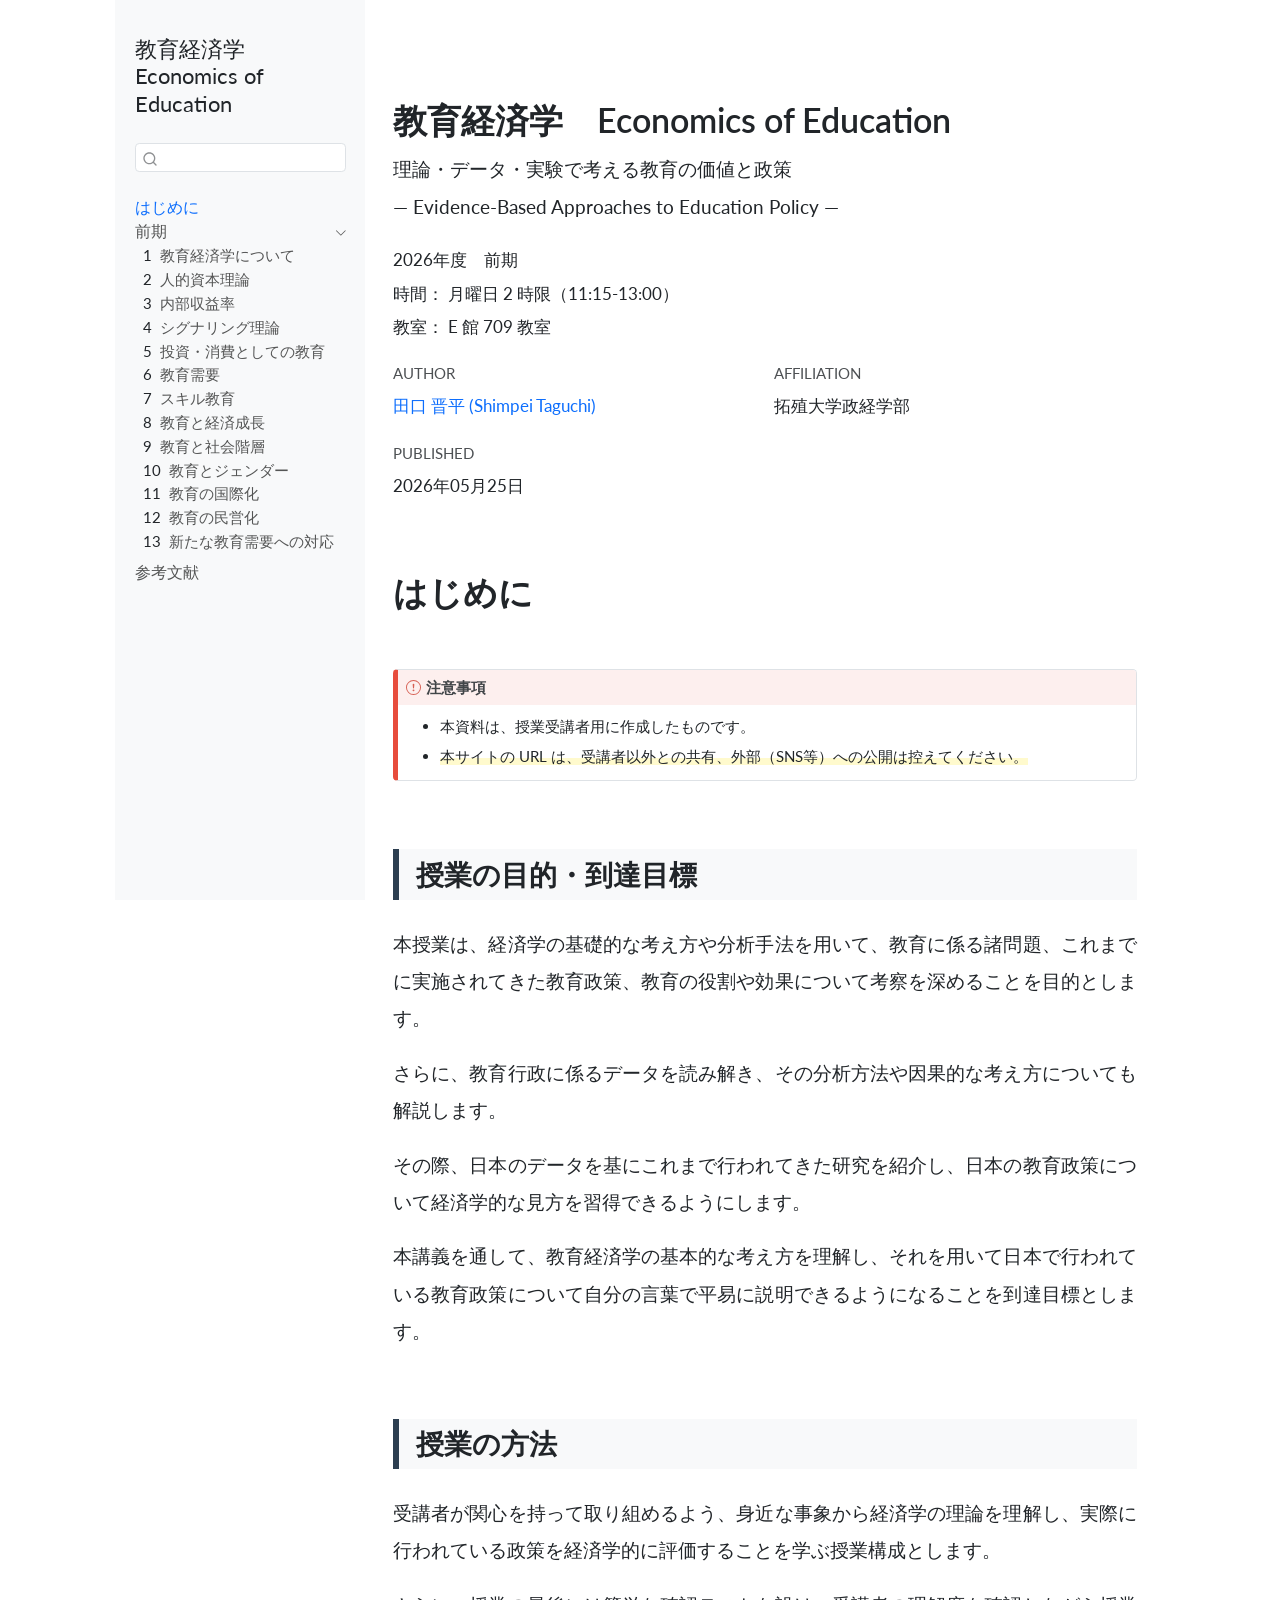
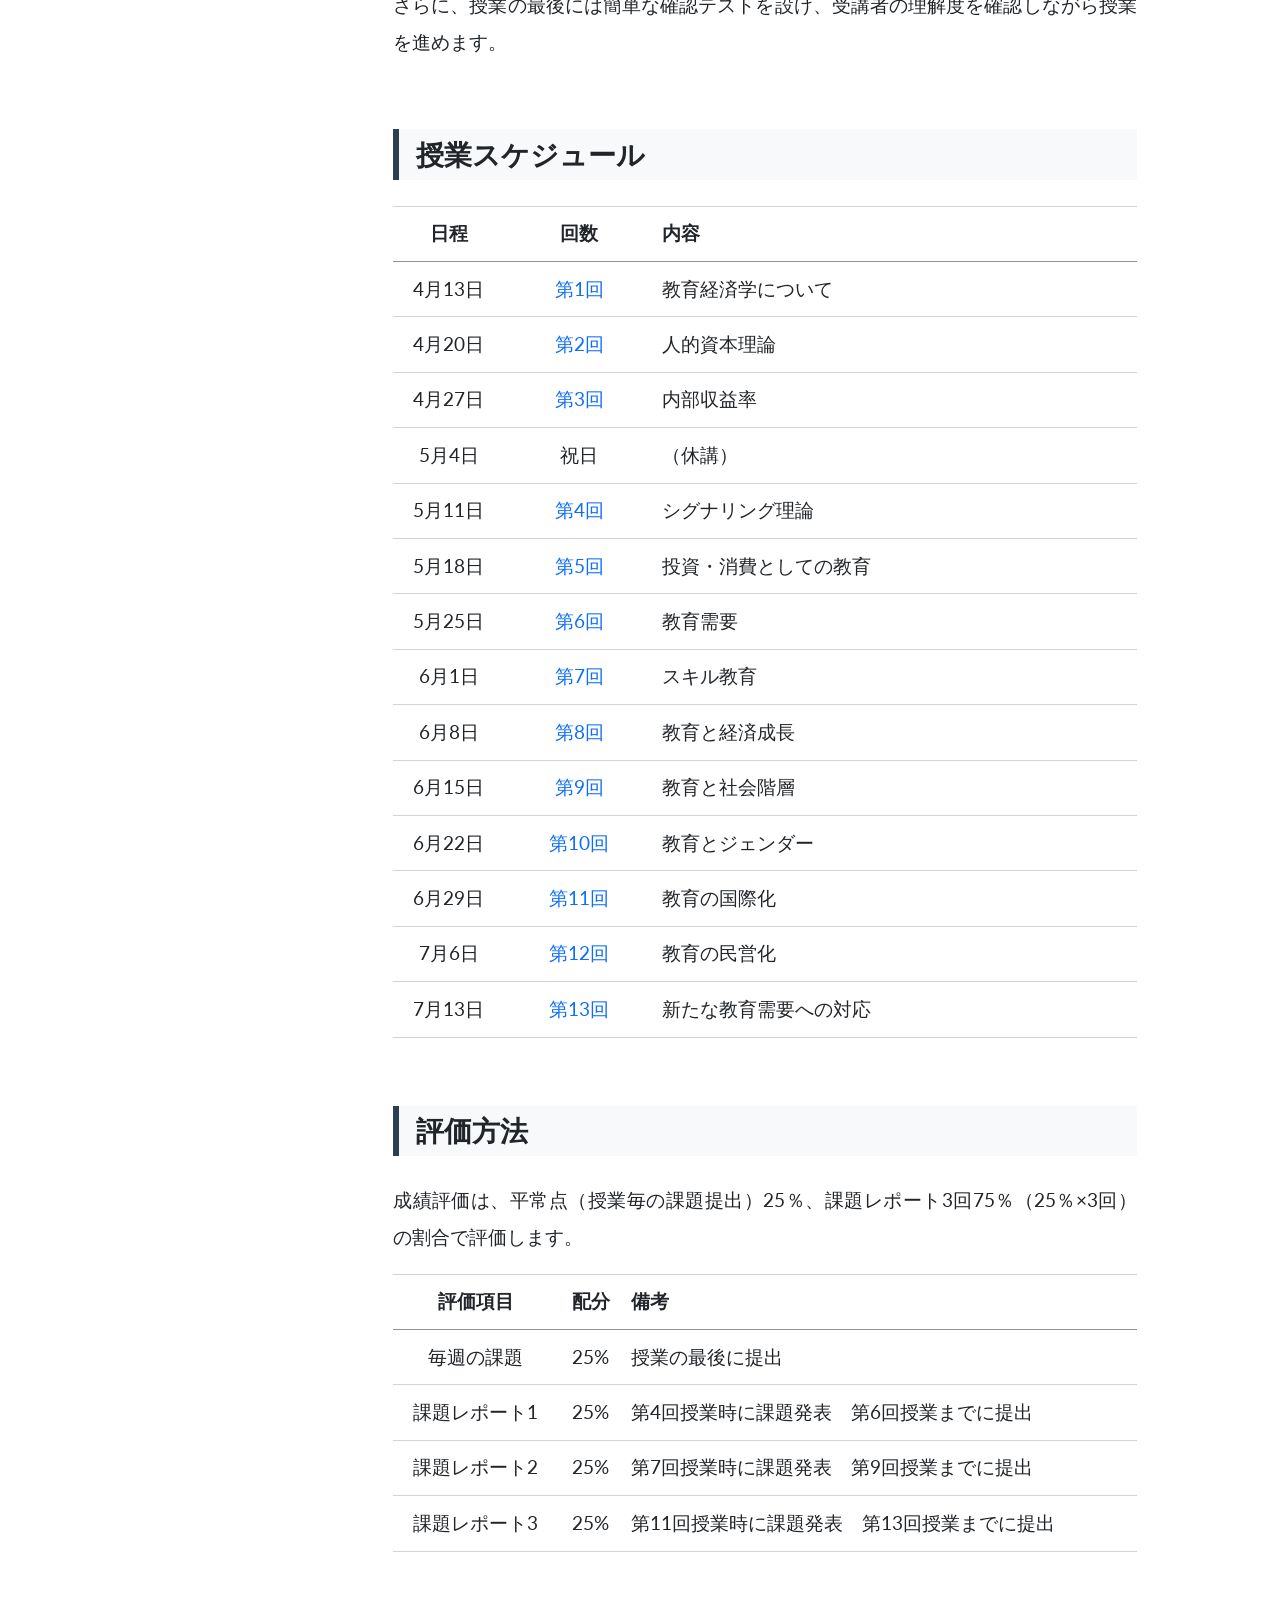
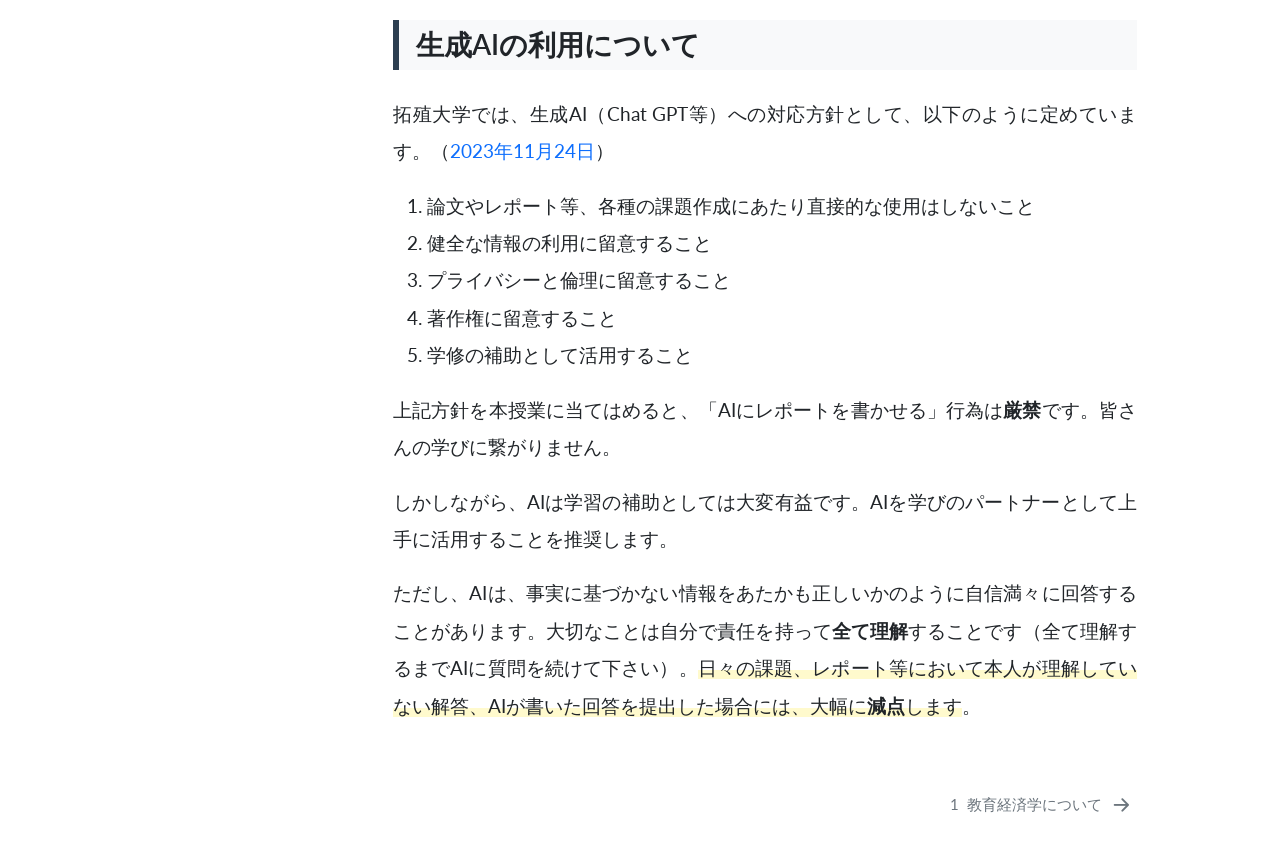
==== index.html @ 12412b81 "Built site for gh-pages" ====
<!DOCTYPE html>
<html xmlns="http://www.w3.org/1999/xhtml" lang="en" xml:lang="en"><head>

<meta charset="utf-8">
<meta name="generator" content="quarto-1.8.27">

<meta name="viewport" content="width=device-width, initial-scale=1.0, user-scalable=yes">

<meta name="author" content="田口 晋平 (Shimpei Taguchi)">
<meta name="description" content="2026年度　前期 時間： 月曜日 2 時限（11:15-13:00） 教室： E 館 709 教室">

<title>教育経済学 Economics of Education</title>
<style>
code{white-space: pre-wrap;}
span.smallcaps{font-variant: small-caps;}
div.columns{display: flex; gap: min(4vw, 1.5em);}
div.column{flex: auto; overflow-x: auto;}
div.hanging-indent{margin-left: 1.5em; text-indent: -1.5em;}
ul.task-list{list-style: none;}
ul.task-list li input[type="checkbox"] {
  width: 0.8em;
  margin: 0 0.8em 0.2em -1em; /* quarto-specific, see https://github.com/quarto-dev/quarto-cli/issues/4556 */ 
  vertical-align: middle;
}
</style>


<script src="site_libs/quarto-nav/quarto-nav.js"></script>
<script src="site_libs/quarto-nav/headroom.min.js"></script>
<script src="site_libs/clipboard/clipboard.min.js"></script>
<script src="site_libs/quarto-search/autocomplete.umd.js"></script>
<script src="site_libs/quarto-search/fuse.min.js"></script>
<script src="site_libs/quarto-search/quarto-search.js"></script>
<meta name="quarto:offset" content="./">
<link href="./lecA01.html" rel="next">
<script src="site_libs/quarto-html/quarto.js" type="module"></script>
<script src="site_libs/quarto-html/tabsets/tabsets.js" type="module"></script>
<script src="site_libs/quarto-html/axe/axe-check.js" type="module"></script>
<script src="site_libs/quarto-html/popper.min.js"></script>
<script src="site_libs/quarto-html/tippy.umd.min.js"></script>
<script src="site_libs/quarto-html/anchor.min.js"></script>
<link href="site_libs/quarto-html/tippy.css" rel="stylesheet">
<link href="site_libs/quarto-html/quarto-syntax-highlighting-ed96de9b727972fe78a7b5d16c58bf87.css" rel="stylesheet" id="quarto-text-highlighting-styles">
<script src="site_libs/bootstrap/bootstrap.min.js"></script>
<link href="site_libs/bootstrap/bootstrap-icons.css" rel="stylesheet">
<link href="site_libs/bootstrap/bootstrap-131dd260d91686f5d9bec518fb44dbef.min.css" rel="stylesheet" append-hash="true" id="quarto-bootstrap" data-mode="light">
<script id="quarto-search-options" type="application/json">{
  "location": "sidebar",
  "copy-button": false,
  "collapse-after": 3,
  "panel-placement": "start",
  "type": "textbox",
  "limit": 50,
  "keyboard-shortcut": [
    "f",
    "/",
    "s"
  ],
  "show-item-context": false,
  "language": {
    "search-no-results-text": "No results",
    "search-matching-documents-text": "matching documents",
    "search-copy-link-title": "Copy link to search",
    "search-hide-matches-text": "Hide additional matches",
    "search-more-match-text": "more match in this document",
    "search-more-matches-text": "more matches in this document",
    "search-clear-button-title": "Clear",
    "search-text-placeholder": "",
    "search-detached-cancel-button-title": "Cancel",
    "search-submit-button-title": "Submit",
    "search-label": "Search"
  }
}</script>
<meta name="robots" content="noindex, nofollow">


</head>

<body class="nav-sidebar floating fullcontent quarto-light">

<div id="quarto-search-results"></div>
  <header id="quarto-header" class="headroom fixed-top">
  <nav class="quarto-secondary-nav">
    <div class="container-fluid d-flex">
      <button type="button" class="quarto-btn-toggle btn" data-bs-toggle="collapse" role="button" data-bs-target=".quarto-sidebar-collapse-item" aria-controls="quarto-sidebar" aria-expanded="false" aria-label="Toggle sidebar navigation" onclick="if (window.quartoToggleHeadroom) { window.quartoToggleHeadroom(); }">
        <i class="bi bi-layout-text-sidebar-reverse"></i>
      </button>
        <nav class="quarto-page-breadcrumbs" aria-label="breadcrumb"><ol class="breadcrumb"><li class="breadcrumb-item"><a href="./index.html">はじめに</a></li></ol></nav>
        <a class="flex-grow-1" role="navigation" data-bs-toggle="collapse" data-bs-target=".quarto-sidebar-collapse-item" aria-controls="quarto-sidebar" aria-expanded="false" aria-label="Toggle sidebar navigation" onclick="if (window.quartoToggleHeadroom) { window.quartoToggleHeadroom(); }">      
        </a>
      <button type="button" class="btn quarto-search-button" aria-label="Search" onclick="window.quartoOpenSearch();">
        <i class="bi bi-search"></i>
      </button>
    </div>
  </nav>
</header>
<!-- content -->
<div id="quarto-content" class="quarto-container page-columns page-rows-contents page-layout-article">
<!-- sidebar -->
  <nav id="quarto-sidebar" class="sidebar collapse collapse-horizontal quarto-sidebar-collapse-item sidebar-navigation floating overflow-auto">
    <div class="pt-lg-2 mt-2 text-left sidebar-header">
    <div class="sidebar-title mb-0 py-0">
      <a href="./">教育経済学　Economics of Education</a> 
    </div>
      </div>
        <div class="mt-2 flex-shrink-0 align-items-center">
        <div class="sidebar-search">
        <div id="quarto-search" class="" title="Search"></div>
        </div>
        </div>
    <div class="sidebar-menu-container"> 
    <ul class="list-unstyled mt-1">
        <li class="sidebar-item">
  <div class="sidebar-item-container"> 
  <a href="./index.html" class="sidebar-item-text sidebar-link active">
 <span class="menu-text">はじめに</span></a>
  </div>
</li>
        <li class="sidebar-item sidebar-item-section">
      <div class="sidebar-item-container"> 
            <a class="sidebar-item-text sidebar-link text-start" data-bs-toggle="collapse" data-bs-target="#quarto-sidebar-section-1" role="navigation" aria-expanded="true">
 <span class="menu-text">前期</span></a>
          <a class="sidebar-item-toggle text-start" data-bs-toggle="collapse" data-bs-target="#quarto-sidebar-section-1" role="navigation" aria-expanded="true" aria-label="Toggle section">
            <i class="bi bi-chevron-right ms-2"></i>
          </a> 
      </div>
      <ul id="quarto-sidebar-section-1" class="collapse list-unstyled sidebar-section depth1 show">  
          <li class="sidebar-item">
  <div class="sidebar-item-container"> 
  <a href="./lecA01.html" class="sidebar-item-text sidebar-link">
 <span class="menu-text"><span class="chapter-number">1</span>&nbsp; <span class="chapter-title">教育経済学について</span></span></a>
  </div>
</li>
          <li class="sidebar-item">
  <div class="sidebar-item-container"> 
  <a href="./lecA02.html" class="sidebar-item-text sidebar-link">
 <span class="menu-text"><span class="chapter-number">2</span>&nbsp; <span class="chapter-title">人的資本理論</span></span></a>
  </div>
</li>
          <li class="sidebar-item">
  <div class="sidebar-item-container"> 
  <a href="./lecA03.html" class="sidebar-item-text sidebar-link">
 <span class="menu-text"><span class="chapter-number">3</span>&nbsp; <span class="chapter-title">内部収益率</span></span></a>
  </div>
</li>
          <li class="sidebar-item">
  <div class="sidebar-item-container"> 
  <a href="./lecA04.html" class="sidebar-item-text sidebar-link">
 <span class="menu-text"><span class="chapter-number">4</span>&nbsp; <span class="chapter-title">シグナリング理論</span></span></a>
  </div>
</li>
          <li class="sidebar-item">
  <div class="sidebar-item-container"> 
  <a href="./lecA05.html" class="sidebar-item-text sidebar-link">
 <span class="menu-text"><span class="chapter-number">5</span>&nbsp; <span class="chapter-title">投資・消費としての教育</span></span></a>
  </div>
</li>
          <li class="sidebar-item">
  <div class="sidebar-item-container"> 
  <a href="./lecA06.html" class="sidebar-item-text sidebar-link">
 <span class="menu-text"><span class="chapter-number">6</span>&nbsp; <span class="chapter-title">教育需要</span></span></a>
  </div>
</li>
          <li class="sidebar-item">
  <div class="sidebar-item-container"> 
  <a href="./lecA07.html" class="sidebar-item-text sidebar-link">
 <span class="menu-text"><span class="chapter-number">7</span>&nbsp; <span class="chapter-title">スキル教育</span></span></a>
  </div>
</li>
          <li class="sidebar-item">
  <div class="sidebar-item-container"> 
  <a href="./lecA08.html" class="sidebar-item-text sidebar-link">
 <span class="menu-text"><span class="chapter-number">8</span>&nbsp; <span class="chapter-title">教育と経済成長</span></span></a>
  </div>
</li>
          <li class="sidebar-item">
  <div class="sidebar-item-container"> 
  <a href="./lecA09.html" class="sidebar-item-text sidebar-link">
 <span class="menu-text"><span class="chapter-number">9</span>&nbsp; <span class="chapter-title">教育と社会階層</span></span></a>
  </div>
</li>
          <li class="sidebar-item">
  <div class="sidebar-item-container"> 
  <a href="./lecA10.html" class="sidebar-item-text sidebar-link">
 <span class="menu-text"><span class="chapter-number">10</span>&nbsp; <span class="chapter-title">教育とジェンダー</span></span></a>
  </div>
</li>
          <li class="sidebar-item">
  <div class="sidebar-item-container"> 
  <a href="./lecA11.html" class="sidebar-item-text sidebar-link">
 <span class="menu-text"><span class="chapter-number">11</span>&nbsp; <span class="chapter-title">教育の国際化</span></span></a>
  </div>
</li>
          <li class="sidebar-item">
  <div class="sidebar-item-container"> 
  <a href="./lecA12.html" class="sidebar-item-text sidebar-link">
 <span class="menu-text"><span class="chapter-number">12</span>&nbsp; <span class="chapter-title">教育の民営化</span></span></a>
  </div>
</li>
          <li class="sidebar-item">
  <div class="sidebar-item-container"> 
  <a href="./lecA13.html" class="sidebar-item-text sidebar-link">
 <span class="menu-text"><span class="chapter-number">13</span>&nbsp; <span class="chapter-title">新たな教育需要への対応</span></span></a>
  </div>
</li>
      </ul>
  </li>
        <li class="sidebar-item">
  <div class="sidebar-item-container"> 
  <a href="./references.html" class="sidebar-item-text sidebar-link">
 <span class="menu-text">参考文献</span></a>
  </div>
</li>
    </ul>
    </div>
</nav>
<div id="quarto-sidebar-glass" class="quarto-sidebar-collapse-item" data-bs-toggle="collapse" data-bs-target=".quarto-sidebar-collapse-item"></div>
<!-- margin-sidebar -->
    
<!-- main -->
<main class="content" id="quarto-document-content">

<header id="title-block-header" class="quarto-title-block default">
<div class="quarto-title">
<h1 class="title">教育経済学　Economics of Education</h1>
<p class="subtitle lead"></p><p>理論・データ・実験で考える教育の価値と政策<br>
— Evidence-Based Approaches to Education Policy —</p><p></p>
</div>

<div>
  <div class="description">
    <p>2026年度　前期<br>
    時間： 月曜日 2 時限（11:15-13:00）<br>
    教室： E 館 709 教室</p>
  </div>
</div>

<div class="quarto-title-meta-author">
  <div class="quarto-title-meta-heading">Author</div>
  <div class="quarto-title-meta-heading">Affiliation</div>
  
    <div class="quarto-title-meta-contents">
    <p class="author"><a href="https://researchmap.jp/shimpei_taguchi">田口 晋平 (Shimpei Taguchi)</a> </p>
  </div>
  <div class="quarto-title-meta-contents">
        <p class="affiliation">
            拓殖大学政経学部
          </p>
      </div>
  </div>

<div class="quarto-title-meta">

      
    <div>
    <div class="quarto-title-meta-heading">Published</div>
    <div class="quarto-title-meta-contents">
      <p class="date">2026年05月25日</p>
    </div>
  </div>
  
    
  </div>
  


</header>


<section id="はじめに" class="level1 unnumbered">
<h1 class="unnumbered">はじめに</h1>
<div style="margin-top: 3.0em;">

</div>
<div class="callout callout-style-default callout-important callout-titled">
<div class="callout-header d-flex align-content-center">
<div class="callout-icon-container">
<i class="callout-icon"></i>
</div>
<div class="callout-title-container flex-fill">
<span class="screen-reader-only">Important</span>注意事項
</div>
</div>
<div class="callout-body-container callout-body">
<ul>
<li>本資料は、授業受講者用に作成したものです。</li>
<li><span class="marker">本サイトの URL は、受講者以外との共有、外部（SNS等）への公開は控えてください。</span></li>
</ul>
</div>
</div>
<section id="授業の目的到達目標" class="level2">
<h2 class="anchored" data-anchor-id="授業の目的到達目標">授業の目的・到達目標</h2>
<p>本授業は、経済学の基礎的な考え方や分析手法を用いて、教育に係る諸問題、これまでに実施されてきた教育政策、教育の役割や効果について考察を深めることを目的とします。</p>
<p>さらに、教育行政に係るデータを読み解き、その分析方法や因果的な考え方についても解説します。</p>
<p>その際、日本のデータを基にこれまで行われてきた研究を紹介し、日本の教育政策について経済学的な見方を習得できるようにします。</p>
<p>本講義を通して、教育経済学の基本的な考え方を理解し、それを用いて日本で行われている教育政策について自分の言葉で平易に説明できるようになることを到達目標とします。</p>
</section>
<section id="授業の方法" class="level2">
<h2 class="anchored" data-anchor-id="授業の方法">授業の方法</h2>
<p>受講者が関心を持って取り組めるよう、身近な事象から経済学の理論を理解し、実際に行われている政策を経済学的に評価することを学ぶ授業構成とします。</p>
<p>さらに、授業の最後には簡単な確認テストを設け、受講者の理解度を確認しながら授業を進めます。</p>
</section>
<section id="授業スケジュール" class="level2">
<h2 class="anchored" data-anchor-id="授業スケジュール">授業スケジュール</h2>
<table class="table-hover caption-top table">
<colgroup>
<col style="width: 15%">
<col style="width: 20%">
<col style="width: 65%">
</colgroup>
<thead>
<tr class="header">
<th style="text-align: center;">日程</th>
<th style="text-align: center;">回数</th>
<th style="text-align: left;">内容</th>
</tr>
</thead>
<tbody>
<tr class="odd">
<td style="text-align: center;">4月13日</td>
<td style="text-align: center;"><a href="./lecA01.html">第1回</a></td>
<td style="text-align: left;">教育経済学について</td>
</tr>
<tr class="even">
<td style="text-align: center;">4月20日</td>
<td style="text-align: center;"><a href="./lecA02.html">第2回</a></td>
<td style="text-align: left;">人的資本理論</td>
</tr>
<tr class="odd">
<td style="text-align: center;">4月27日</td>
<td style="text-align: center;"><a href="./lecA03.html">第3回</a></td>
<td style="text-align: left;">内部収益率</td>
</tr>
<tr class="even">
<td style="text-align: center;">5月4日</td>
<td style="text-align: center;">祝日</td>
<td style="text-align: left;">（休講）</td>
</tr>
<tr class="odd">
<td style="text-align: center;">5月11日</td>
<td style="text-align: center;"><a href="./lecA04.html">第4回</a></td>
<td style="text-align: left;">シグナリング理論</td>
</tr>
<tr class="even">
<td style="text-align: center;">5月18日</td>
<td style="text-align: center;"><a href="./lecA05.html">第5回</a></td>
<td style="text-align: left;">投資・消費としての教育</td>
</tr>
<tr class="odd">
<td style="text-align: center;">5月25日</td>
<td style="text-align: center;"><a href="./lecA06.html">第6回</a></td>
<td style="text-align: left;">教育需要</td>
</tr>
<tr class="even">
<td style="text-align: center;">6月1日</td>
<td style="text-align: center;"><a href="./lecA07.html">第7回</a></td>
<td style="text-align: left;">スキル教育</td>
</tr>
<tr class="odd">
<td style="text-align: center;">6月8日</td>
<td style="text-align: center;"><a href="./lecA08.html">第8回</a></td>
<td style="text-align: left;">教育と経済成長</td>
</tr>
<tr class="even">
<td style="text-align: center;">6月15日</td>
<td style="text-align: center;"><a href="./lecA09.html">第9回</a></td>
<td style="text-align: left;">教育と社会階層</td>
</tr>
<tr class="odd">
<td style="text-align: center;">6月22日</td>
<td style="text-align: center;"><a href="./lecA10.html">第10回</a></td>
<td style="text-align: left;">教育とジェンダー</td>
</tr>
<tr class="even">
<td style="text-align: center;">6月29日</td>
<td style="text-align: center;"><a href="./lecA11.html">第11回</a></td>
<td style="text-align: left;">教育の国際化</td>
</tr>
<tr class="odd">
<td style="text-align: center;">7月6日</td>
<td style="text-align: center;"><a href="./lecA12.html">第12回</a></td>
<td style="text-align: left;">教育の民営化</td>
</tr>
<tr class="even">
<td style="text-align: center;">7月13日</td>
<td style="text-align: center;"><a href="./lecA13.html">第13回</a></td>
<td style="text-align: left;">新たな教育需要への対応</td>
</tr>
</tbody>
</table>
</section>
<section id="評価方法" class="level2">
<h2 class="anchored" data-anchor-id="評価方法">評価方法</h2>
<p>成績評価は、平常点（授業毎の課題提出）25％、課題レポート3回75％（25％×3回）の割合で評価します。</p>
<table class="table-hover caption-top table">
<thead>
<tr class="header">
<th style="text-align: center;">評価項目</th>
<th style="text-align: center;">配分</th>
<th style="text-align: left;">備考</th>
</tr>
</thead>
<tbody>
<tr class="odd">
<td style="text-align: center;">毎週の課題</td>
<td style="text-align: center;">25%</td>
<td style="text-align: left;">授業の最後に提出</td>
</tr>
<tr class="even">
<td style="text-align: center;">課題レポート1</td>
<td style="text-align: center;">25%</td>
<td style="text-align: left;">第4回授業時に課題発表　第6回授業までに提出</td>
</tr>
<tr class="odd">
<td style="text-align: center;">課題レポート2</td>
<td style="text-align: center;">25%</td>
<td style="text-align: left;">第7回授業時に課題発表　第9回授業までに提出</td>
</tr>
<tr class="even">
<td style="text-align: center;">課題レポート3</td>
<td style="text-align: center;">25%</td>
<td style="text-align: left;">第11回授業時に課題発表　第13回授業までに提出</td>
</tr>
</tbody>
</table>
</section>
<section id="生成aiの利用について" class="level2">
<h2 class="anchored" data-anchor-id="生成aiの利用について">生成AIの利用について</h2>
<p>拓殖大学では、生成AI（Chat GPT等）への対応方針として、以下のように定めています。（<a href="https://www.takushoku-u.ac.jp/newsportal/summary/summary_231124_18958.html">2023年11月24日</a>）</p>
<ol type="1">
<li>論文やレポート等、各種の課題作成にあたり直接的な使用はしないこと</li>
<li>健全な情報の利用に留意すること</li>
<li>プライバシーと倫理に留意すること</li>
<li>著作権に留意すること</li>
<li>学修の補助として活用すること</li>
</ol>
<p>上記方針を本授業に当てはめると、「AIにレポートを書かせる」行為は<strong>厳禁</strong>です。皆さんの学びに繋がりません。</p>
<p>しかしながら、AIは学習の補助としては大変有益です。AIを学びのパートナーとして上手に活用することを推奨します。</p>
<p>ただし、AIは、事実に基づかない情報をあたかも正しいかのように自信満々に回答することがあります。大切なことは自分で責任を持って<strong>全て理解</strong>することです（全て理解するまでAIに質問を続けて下さい）。<span class="marker">日々の課題、レポート等において本人が理解していない解答、AIが書いた回答を提出した場合には、大幅に<strong>減点</strong>します</span>。</p>


</section>
</section>

</main> <!-- /main -->
<script id="quarto-html-after-body" type="application/javascript">
  window.document.addEventListener("DOMContentLoaded", function (event) {
    const icon = "";
    const anchorJS = new window.AnchorJS();
    anchorJS.options = {
      placement: 'right',
      icon: icon
    };
    anchorJS.add('.anchored');
    const isCodeAnnotation = (el) => {
      for (const clz of el.classList) {
        if (clz.startsWith('code-annotation-')) {                     
          return true;
        }
      }
      return false;
    }
    const onCopySuccess = function(e) {
      // button target
      const button = e.trigger;
      // don't keep focus
      button.blur();
      // flash "checked"
      button.classList.add('code-copy-button-checked');
      var currentTitle = button.getAttribute("title");
      button.setAttribute("title", "Copied!");
      let tooltip;
      if (window.bootstrap) {
        button.setAttribute("data-bs-toggle", "tooltip");
        button.setAttribute("data-bs-placement", "left");
        button.setAttribute("data-bs-title", "Copied!");
        tooltip = new bootstrap.Tooltip(button, 
          { trigger: "manual", 
            customClass: "code-copy-button-tooltip",
            offset: [0, -8]});
        tooltip.show();    
      }
      setTimeout(function() {
        if (tooltip) {
          tooltip.hide();
          button.removeAttribute("data-bs-title");
          button.removeAttribute("data-bs-toggle");
          button.removeAttribute("data-bs-placement");
        }
        button.setAttribute("title", currentTitle);
        button.classList.remove('code-copy-button-checked');
      }, 1000);
      // clear code selection
      e.clearSelection();
    }
    const getTextToCopy = function(trigger) {
      const outerScaffold = trigger.parentElement.cloneNode(true);
      const codeEl = outerScaffold.querySelector('code');
      for (const childEl of codeEl.children) {
        if (isCodeAnnotation(childEl)) {
          childEl.remove();
        }
      }
      return codeEl.innerText;
    }
    const clipboard = new window.ClipboardJS('.code-copy-button:not([data-in-quarto-modal])', {
      text: getTextToCopy
    });
    clipboard.on('success', onCopySuccess);
    if (window.document.getElementById('quarto-embedded-source-code-modal')) {
      const clipboardModal = new window.ClipboardJS('.code-copy-button[data-in-quarto-modal]', {
        text: getTextToCopy,
        container: window.document.getElementById('quarto-embedded-source-code-modal')
      });
      clipboardModal.on('success', onCopySuccess);
    }
      var localhostRegex = new RegExp(/^(?:http|https):\/\/localhost\:?[0-9]*\//);
      var mailtoRegex = new RegExp(/^mailto:/);
        var filterRegex = new RegExp('/' + window.location.host + '/');
      var isInternal = (href) => {
          return filterRegex.test(href) || localhostRegex.test(href) || mailtoRegex.test(href);
      }
      // Inspect non-navigation links and adorn them if external
     var links = window.document.querySelectorAll('a[href]:not(.nav-link):not(.navbar-brand):not(.toc-action):not(.sidebar-link):not(.sidebar-item-toggle):not(.pagination-link):not(.no-external):not([aria-hidden]):not(.dropdown-item):not(.quarto-navigation-tool):not(.about-link)');
      for (var i=0; i<links.length; i++) {
        const link = links[i];
        if (!isInternal(link.href)) {
          // undo the damage that might have been done by quarto-nav.js in the case of
          // links that we want to consider external
          if (link.dataset.originalHref !== undefined) {
            link.href = link.dataset.originalHref;
          }
            // target, if specified
            link.setAttribute("target", "_blank");
            if (link.getAttribute("rel") === null) {
              link.setAttribute("rel", "noopener");
            }
        }
      }
    function tippyHover(el, contentFn, onTriggerFn, onUntriggerFn) {
      const config = {
        allowHTML: true,
        maxWidth: 500,
        delay: 100,
        arrow: false,
        appendTo: function(el) {
            return el.parentElement;
        },
        interactive: true,
        interactiveBorder: 10,
        theme: 'quarto',
        placement: 'bottom-start',
      };
      if (contentFn) {
        config.content = contentFn;
      }
      if (onTriggerFn) {
        config.onTrigger = onTriggerFn;
      }
      if (onUntriggerFn) {
        config.onUntrigger = onUntriggerFn;
      }
      window.tippy(el, config); 
    }
    const noterefs = window.document.querySelectorAll('a[role="doc-noteref"]');
    for (var i=0; i<noterefs.length; i++) {
      const ref = noterefs[i];
      tippyHover(ref, function() {
        // use id or data attribute instead here
        let href = ref.getAttribute('data-footnote-href') || ref.getAttribute('href');
        try { href = new URL(href).hash; } catch {}
        const id = href.replace(/^#\/?/, "");
        const note = window.document.getElementById(id);
        if (note) {
          return note.innerHTML;
        } else {
          return "";
        }
      });
    }
    const xrefs = window.document.querySelectorAll('a.quarto-xref');
    const processXRef = (id, note) => {
      // Strip column container classes
      const stripColumnClz = (el) => {
        el.classList.remove("page-full", "page-columns");
        if (el.children) {
          for (const child of el.children) {
            stripColumnClz(child);
          }
        }
      }
      stripColumnClz(note)
      if (id === null || id.startsWith('sec-')) {
        // Special case sections, only their first couple elements
        const container = document.createElement("div");
        if (note.children && note.children.length > 2) {
          container.appendChild(note.children[0].cloneNode(true));
          for (let i = 1; i < note.children.length; i++) {
            const child = note.children[i];
            if (child.tagName === "P" && child.innerText === "") {
              continue;
            } else {
              container.appendChild(child.cloneNode(true));
              break;
            }
          }
          if (window.Quarto?.typesetMath) {
            window.Quarto.typesetMath(container);
          }
          return container.innerHTML
        } else {
          if (window.Quarto?.typesetMath) {
            window.Quarto.typesetMath(note);
          }
          return note.innerHTML;
        }
      } else {
        // Remove any anchor links if they are present
        const anchorLink = note.querySelector('a.anchorjs-link');
        if (anchorLink) {
          anchorLink.remove();
        }
        if (window.Quarto?.typesetMath) {
          window.Quarto.typesetMath(note);
        }
        if (note.classList.contains("callout")) {
          return note.outerHTML;
        } else {
          return note.innerHTML;
        }
      }
    }
    for (var i=0; i<xrefs.length; i++) {
      const xref = xrefs[i];
      tippyHover(xref, undefined, function(instance) {
        instance.disable();
        let url = xref.getAttribute('href');
        let hash = undefined; 
        if (url.startsWith('#')) {
          hash = url;
        } else {
          try { hash = new URL(url).hash; } catch {}
        }
        if (hash) {
          const id = hash.replace(/^#\/?/, "");
          const note = window.document.getElementById(id);
          if (note !== null) {
            try {
              const html = processXRef(id, note.cloneNode(true));
              instance.setContent(html);
            } finally {
              instance.enable();
              instance.show();
            }
          } else {
            // See if we can fetch this
            fetch(url.split('#')[0])
            .then(res => res.text())
            .then(html => {
              const parser = new DOMParser();
              const htmlDoc = parser.parseFromString(html, "text/html");
              const note = htmlDoc.getElementById(id);
              if (note !== null) {
                const html = processXRef(id, note);
                instance.setContent(html);
              } 
            }).finally(() => {
              instance.enable();
              instance.show();
            });
          }
        } else {
          // See if we can fetch a full url (with no hash to target)
          // This is a special case and we should probably do some content thinning / targeting
          fetch(url)
          .then(res => res.text())
          .then(html => {
            const parser = new DOMParser();
            const htmlDoc = parser.parseFromString(html, "text/html");
            const note = htmlDoc.querySelector('main.content');
            if (note !== null) {
              // This should only happen for chapter cross references
              // (since there is no id in the URL)
              // remove the first header
              if (note.children.length > 0 && note.children[0].tagName === "HEADER") {
                note.children[0].remove();
              }
              const html = processXRef(null, note);
              instance.setContent(html);
            } 
          }).finally(() => {
            instance.enable();
            instance.show();
          });
        }
      }, function(instance) {
      });
    }
        let selectedAnnoteEl;
        const selectorForAnnotation = ( cell, annotation) => {
          let cellAttr = 'data-code-cell="' + cell + '"';
          let lineAttr = 'data-code-annotation="' +  annotation + '"';
          const selector = 'span[' + cellAttr + '][' + lineAttr + ']';
          return selector;
        }
        const selectCodeLines = (annoteEl) => {
          const doc = window.document;
          const targetCell = annoteEl.getAttribute("data-target-cell");
          const targetAnnotation = annoteEl.getAttribute("data-target-annotation");
          const annoteSpan = window.document.querySelector(selectorForAnnotation(targetCell, targetAnnotation));
          const lines = annoteSpan.getAttribute("data-code-lines").split(",");
          const lineIds = lines.map((line) => {
            return targetCell + "-" + line;
          })
          let top = null;
          let height = null;
          let parent = null;
          if (lineIds.length > 0) {
              //compute the position of the single el (top and bottom and make a div)
              const el = window.document.getElementById(lineIds[0]);
              top = el.offsetTop;
              height = el.offsetHeight;
              parent = el.parentElement.parentElement;
            if (lineIds.length > 1) {
              const lastEl = window.document.getElementById(lineIds[lineIds.length - 1]);
              const bottom = lastEl.offsetTop + lastEl.offsetHeight;
              height = bottom - top;
            }
            if (top !== null && height !== null && parent !== null) {
              // cook up a div (if necessary) and position it 
              let div = window.document.getElementById("code-annotation-line-highlight");
              if (div === null) {
                div = window.document.createElement("div");
                div.setAttribute("id", "code-annotation-line-highlight");
                div.style.position = 'absolute';
                parent.appendChild(div);
              }
              div.style.top = top - 2 + "px";
              div.style.height = height + 4 + "px";
              div.style.left = 0;
              let gutterDiv = window.document.getElementById("code-annotation-line-highlight-gutter");
              if (gutterDiv === null) {
                gutterDiv = window.document.createElement("div");
                gutterDiv.setAttribute("id", "code-annotation-line-highlight-gutter");
                gutterDiv.style.position = 'absolute';
                const codeCell = window.document.getElementById(targetCell);
                const gutter = codeCell.querySelector('.code-annotation-gutter');
                gutter.appendChild(gutterDiv);
              }
              gutterDiv.style.top = top - 2 + "px";
              gutterDiv.style.height = height + 4 + "px";
            }
            selectedAnnoteEl = annoteEl;
          }
        };
        const unselectCodeLines = () => {
          const elementsIds = ["code-annotation-line-highlight", "code-annotation-line-highlight-gutter"];
          elementsIds.forEach((elId) => {
            const div = window.document.getElementById(elId);
            if (div) {
              div.remove();
            }
          });
          selectedAnnoteEl = undefined;
        };
          // Handle positioning of the toggle
      window.addEventListener(
        "resize",
        throttle(() => {
          elRect = undefined;
          if (selectedAnnoteEl) {
            selectCodeLines(selectedAnnoteEl);
          }
        }, 10)
      );
      function throttle(fn, ms) {
      let throttle = false;
      let timer;
        return (...args) => {
          if(!throttle) { // first call gets through
              fn.apply(this, args);
              throttle = true;
          } else { // all the others get throttled
              if(timer) clearTimeout(timer); // cancel #2
              timer = setTimeout(() => {
                fn.apply(this, args);
                timer = throttle = false;
              }, ms);
          }
        };
      }
        const annoteTargets = window.document.querySelectorAll('.code-annotation-anchor');
        for (let i=0; i<annoteTargets.length; i++) {
          const annoteTarget = annoteTargets[i];
          const targetCell = annoteTarget.getAttribute("data-target-cell");
          const targetAnnotation = annoteTarget.getAttribute("data-target-annotation");
          const contentFn = () => {
            const content = window.document.querySelector(selectorForAnnotation(targetCell, targetAnnotation));
            if (content) {
              const tipContent = content.cloneNode(true);
              tipContent.classList.add("code-annotation-tip-content");
              return tipContent.outerHTML;
            }
          }
          const config = {
            allowHTML: true,
            content: contentFn,
            onShow: (instance) => {
              selectCodeLines(instance.reference);
              instance.reference.classList.add('code-annotation-active');
              window.tippy.hideAll();
            },
            onHide: (instance) => {
              unselectCodeLines();
              instance.reference.classList.remove('code-annotation-active');
            },
            maxWidth: 300,
            delay: [50, 0],
            duration: [200, 0],
            offset: [5, 10],
            arrow: true,
            trigger: 'click',
            appendTo: function(el) {
              return el.parentElement.parentElement.parentElement;
            },
            interactive: true,
            interactiveBorder: 10,
            theme: 'quarto',
            placement: 'right',
            positionFixed: true,
            popperOptions: {
              modifiers: [
              {
                name: 'flip',
                options: {
                  flipVariations: false, // true by default
                  allowedAutoPlacements: ['right'],
                  fallbackPlacements: ['right', 'top', 'top-start', 'top-end', 'bottom', 'bottom-start', 'bottom-end', 'left'],
                },
              },
              {
                name: 'preventOverflow',
                options: {
                  mainAxis: false,
                  altAxis: false
                }
              }
              ]        
            }      
          };
          window.tippy(annoteTarget, config); 
        }
    const findCites = (el) => {
      const parentEl = el.parentElement;
      if (parentEl) {
        const cites = parentEl.dataset.cites;
        if (cites) {
          return {
            el,
            cites: cites.split(' ')
          };
        } else {
          return findCites(el.parentElement)
        }
      } else {
        return undefined;
      }
    };
    var bibliorefs = window.document.querySelectorAll('a[role="doc-biblioref"]');
    for (var i=0; i<bibliorefs.length; i++) {
      const ref = bibliorefs[i];
      const citeInfo = findCites(ref);
      if (citeInfo) {
        tippyHover(citeInfo.el, function() {
          var popup = window.document.createElement('div');
          citeInfo.cites.forEach(function(cite) {
            var citeDiv = window.document.createElement('div');
            citeDiv.classList.add('hanging-indent');
            citeDiv.classList.add('csl-entry');
            var biblioDiv = window.document.getElementById('ref-' + cite);
            if (biblioDiv) {
              citeDiv.innerHTML = biblioDiv.innerHTML;
            }
            popup.appendChild(citeDiv);
          });
          return popup.innerHTML;
        });
      }
    }
  });
  </script>
<nav class="page-navigation">
  <div class="nav-page nav-page-previous">
  </div>
  <div class="nav-page nav-page-next">
      <a href="./lecA01.html" class="pagination-link" aria-label="教育経済学について">
        <span class="nav-page-text"><span class="chapter-number">1</span>&nbsp; <span class="chapter-title">教育経済学について</span></span> <i class="bi bi-arrow-right-short"></i>
      </a>
  </div>
</nav>
</div> <!-- /content -->




</body></html>
---- site_libs/quarto-html/tippy.css ----
.tippy-box[data-animation=fade][data-state=hidden]{opacity:0}[data-tippy-root]{max-width:calc(100vw - 10px)}.tippy-box{position:relative;background-color:#333;color:#fff;border-radius:4px;font-size:14px;line-height:1.4;white-space:normal;outline:0;transition-property:transform,visibility,opacity}.tippy-box[data-placement^=top]>.tippy-arrow{bottom:0}.tippy-box[data-placement^=top]>.tippy-arrow:before{bottom:-7px;left:0;border-width:8px 8px 0;border-top-color:initial;transform-origin:center top}.tippy-box[data-placement^=bottom]>.tippy-arrow{top:0}.tippy-box[data-placement^=bottom]>.tippy-arrow:before{top:-7px;left:0;border-width:0 8px 8px;border-bottom-color:initial;transform-origin:center bottom}.tippy-box[data-placement^=left]>.tippy-arrow{right:0}.tippy-box[data-placement^=left]>.tippy-arrow:before{border-width:8px 0 8px 8px;border-left-color:initial;right:-7px;transform-origin:center left}.tippy-box[data-placement^=right]>.tippy-arrow{left:0}.tippy-box[data-placement^=right]>.tippy-arrow:before{left:-7px;border-width:8px 8px 8px 0;border-right-color:initial;transform-origin:center right}.tippy-box[data-inertia][data-state=visible]{transition-timing-function:cubic-bezier(.54,1.5,.38,1.11)}.tippy-arrow{width:16px;height:16px;color:#333}.tippy-arrow:before{content:"";position:absolute;border-color:transparent;border-style:solid}.tippy-content{position:relative;padding:5px 9px;z-index:1}
---- site_libs/quarto-html/quarto-syntax-highlighting-ed96de9b727972fe78a7b5d16c58bf87.css ----
/* quarto syntax highlight colors */
:root {
  --quarto-hl-ot-color: #003B4F;
  --quarto-hl-at-color: #657422;
  --quarto-hl-ss-color: #20794D;
  --quarto-hl-an-color: #5E5E5E;
  --quarto-hl-fu-color: #4758AB;
  --quarto-hl-st-color: #20794D;
  --quarto-hl-cf-color: #003B4F;
  --quarto-hl-op-color: #5E5E5E;
  --quarto-hl-er-color: #AD0000;
  --quarto-hl-bn-color: #AD0000;
  --quarto-hl-al-color: #AD0000;
  --quarto-hl-va-color: #111111;
  --quarto-hl-bu-color: inherit;
  --quarto-hl-ex-color: inherit;
  --quarto-hl-pp-color: #AD0000;
  --quarto-hl-in-color: #5E5E5E;
  --quarto-hl-vs-color: #20794D;
  --quarto-hl-wa-color: #5E5E5E;
  --quarto-hl-do-color: #5E5E5E;
  --quarto-hl-im-color: #00769E;
  --quarto-hl-ch-color: #20794D;
  --quarto-hl-dt-color: #AD0000;
  --quarto-hl-fl-color: #AD0000;
  --quarto-hl-co-color: #5E5E5E;
  --quarto-hl-cv-color: #5E5E5E;
  --quarto-hl-cn-color: #8f5902;
  --quarto-hl-sc-color: #5E5E5E;
  --quarto-hl-dv-color: #AD0000;
  --quarto-hl-kw-color: #003B4F;
}

/* other quarto variables */
:root {
  --quarto-font-monospace: SFMono-Regular, Menlo, Monaco, Consolas, "Liberation Mono", "Courier New", monospace;
}

/* syntax highlight based on Pandoc's rules */
pre > code.sourceCode > span {
  color: #003B4F;
}

code.sourceCode > span {
  color: #003B4F;
}

div.sourceCode,
div.sourceCode pre.sourceCode {
  color: #003B4F;
}

/* Normal */
code span {
  color: #003B4F;
}

/* Alert */
code span.al {
  color: #AD0000;
  font-style: inherit;
}

/* Annotation */
code span.an {
  color: #5E5E5E;
  font-style: inherit;
}

/* Attribute */
code span.at {
  color: #657422;
  font-style: inherit;
}

/* BaseN */
code span.bn {
  color: #AD0000;
  font-style: inherit;
}

/* BuiltIn */
code span.bu {
  font-style: inherit;
}

/* ControlFlow */
code span.cf {
  color: #003B4F;
  font-weight: bold;
  font-style: inherit;
}

/* Char */
code span.ch {
  color: #20794D;
  font-style: inherit;
}

/* Constant */
code span.cn {
  color: #8f5902;
  font-style: inherit;
}

/* Comment */
code span.co {
  color: #5E5E5E;
  font-style: inherit;
}

/* CommentVar */
code span.cv {
  color: #5E5E5E;
  font-style: italic;
}

/* Documentation */
code span.do {
  color: #5E5E5E;
  font-style: italic;
}

/* DataType */
code span.dt {
  color: #AD0000;
  font-style: inherit;
}

/* DecVal */
code span.dv {
  color: #AD0000;
  font-style: inherit;
}

/* Error */
code span.er {
  color: #AD0000;
  font-style: inherit;
}

/* Extension */
code span.ex {
  font-style: inherit;
}

/* Float */
code span.fl {
  color: #AD0000;
  font-style: inherit;
}

/* Function */
code span.fu {
  color: #4758AB;
  font-style: inherit;
}

/* Import */
code span.im {
  color: #00769E;
  font-style: inherit;
}

/* Information */
code span.in {
  color: #5E5E5E;
  font-style: inherit;
}

/* Keyword */
code span.kw {
  color: #003B4F;
  font-weight: bold;
  font-style: inherit;
}

/* Operator */
code span.op {
  color: #5E5E5E;
  font-style: inherit;
}

/* Other */
code span.ot {
  color: #003B4F;
  font-style: inherit;
}

/* Preprocessor */
code span.pp {
  color: #AD0000;
  font-style: inherit;
}

/* SpecialChar */
code span.sc {
  color: #5E5E5E;
  font-style: inherit;
}

/* SpecialString */
code span.ss {
  color: #20794D;
  font-style: inherit;
}

/* String */
code span.st {
  color: #20794D;
  font-style: inherit;
}

/* Variable */
code span.va {
  color: #111111;
  font-style: inherit;
}

/* VerbatimString */
code span.vs {
  color: #20794D;
  font-style: inherit;
}

/* Warning */
code span.wa {
  color: #5E5E5E;
  font-style: italic;
}

.prevent-inlining {
  content: "</";
}

/*# sourceMappingURL=0920dd6d7437995b8cdf7429764427b1.css.map */
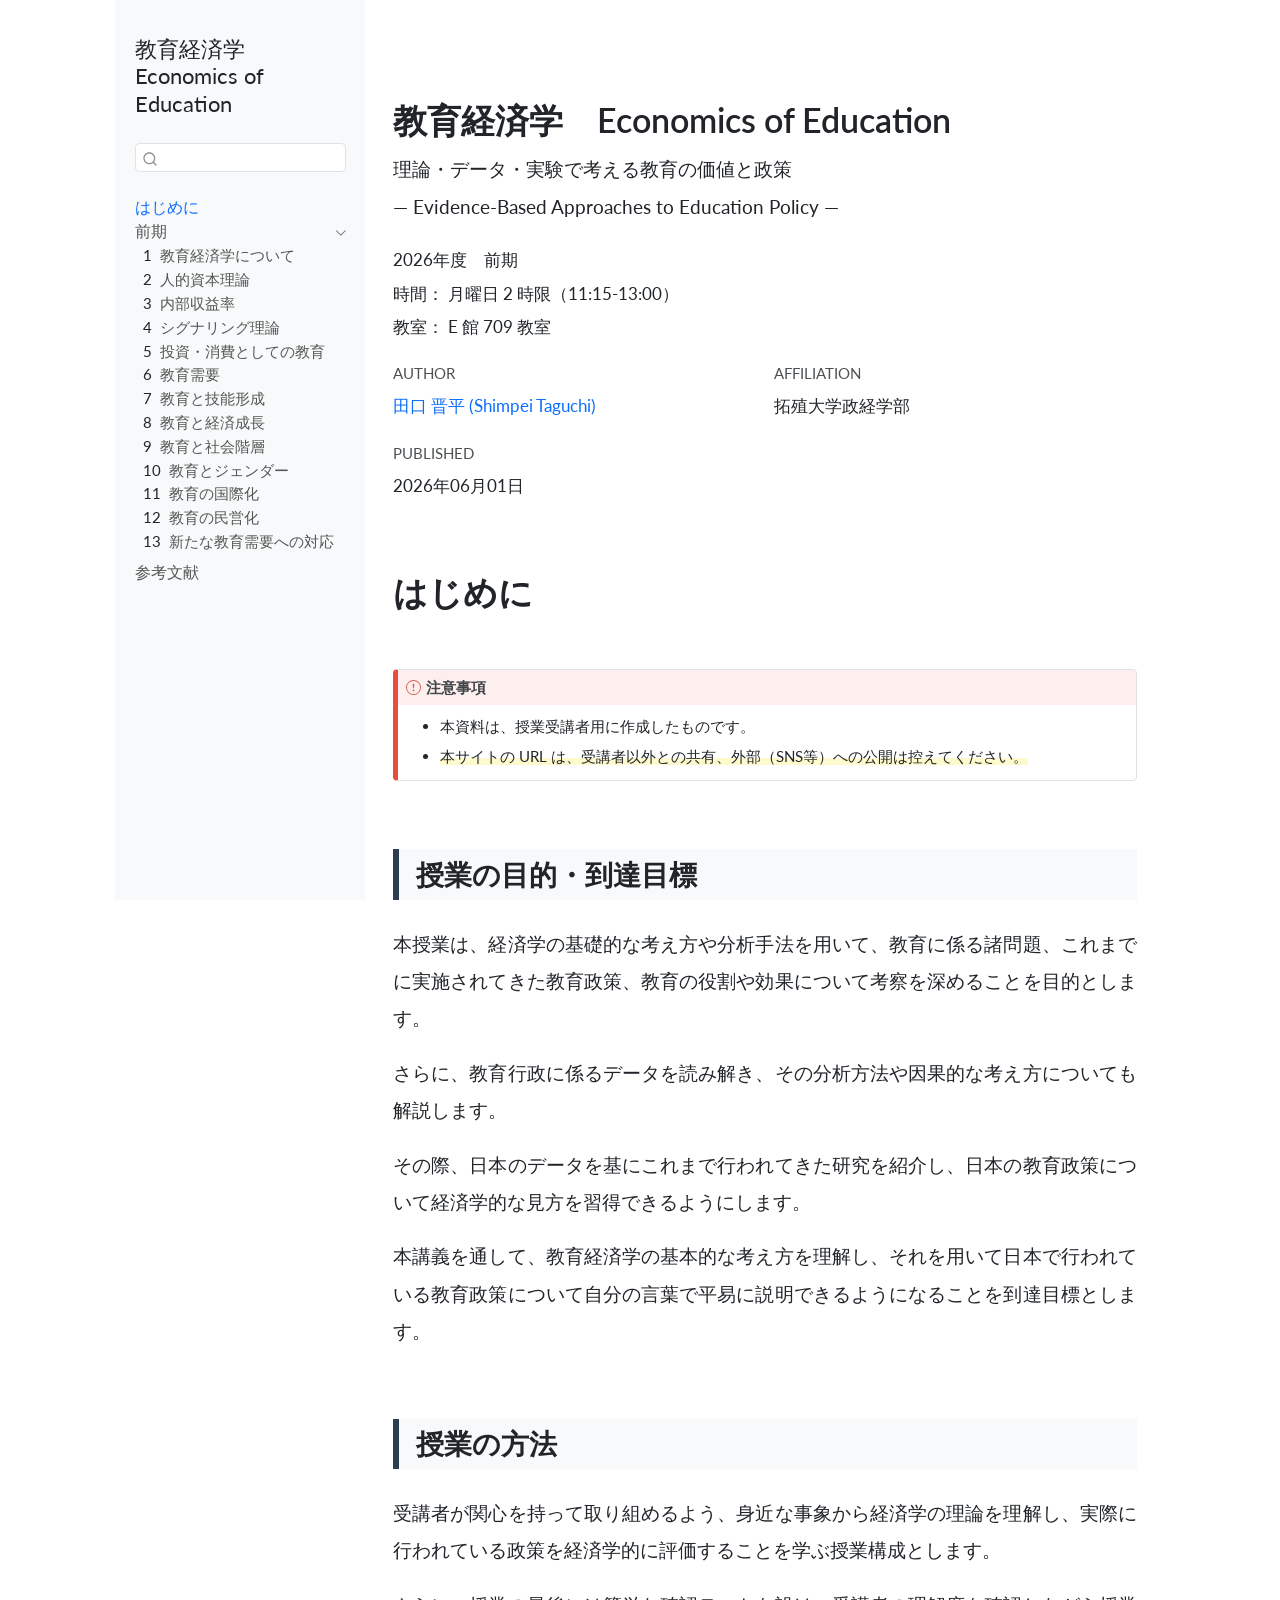
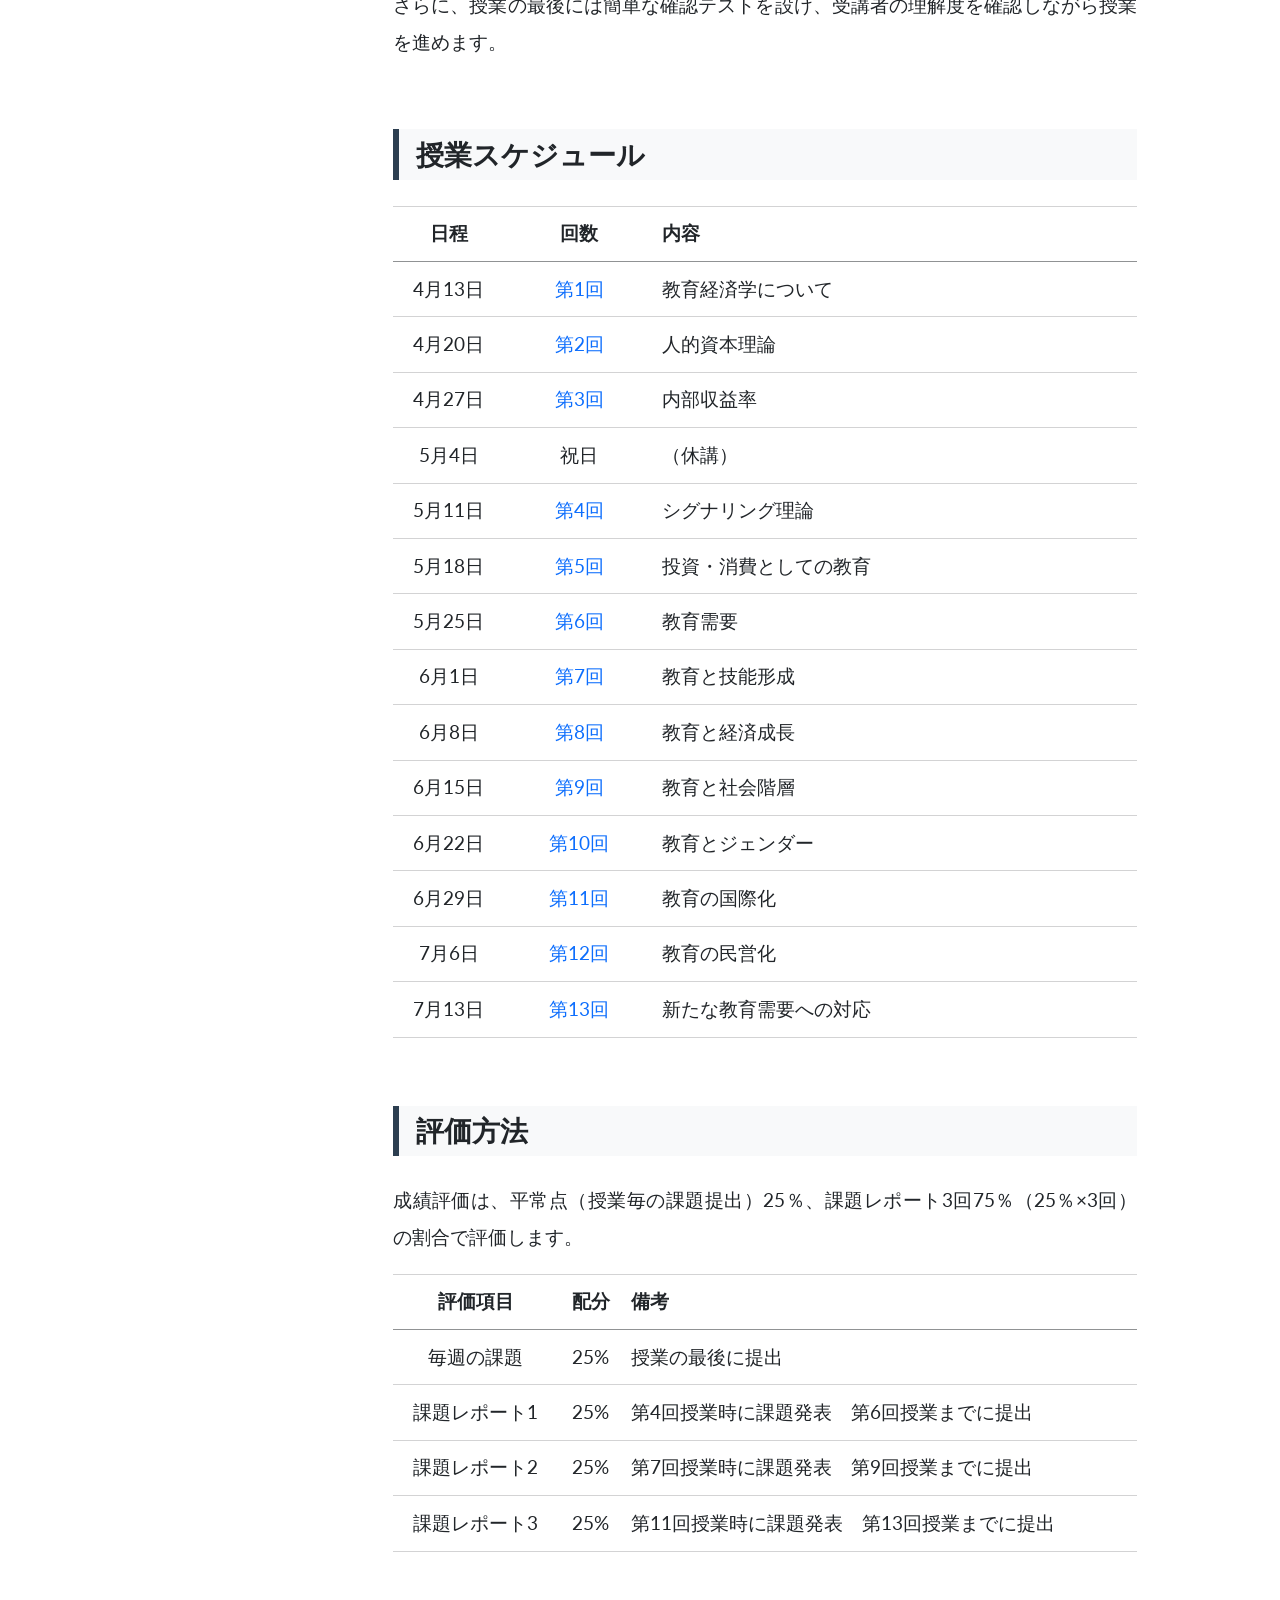
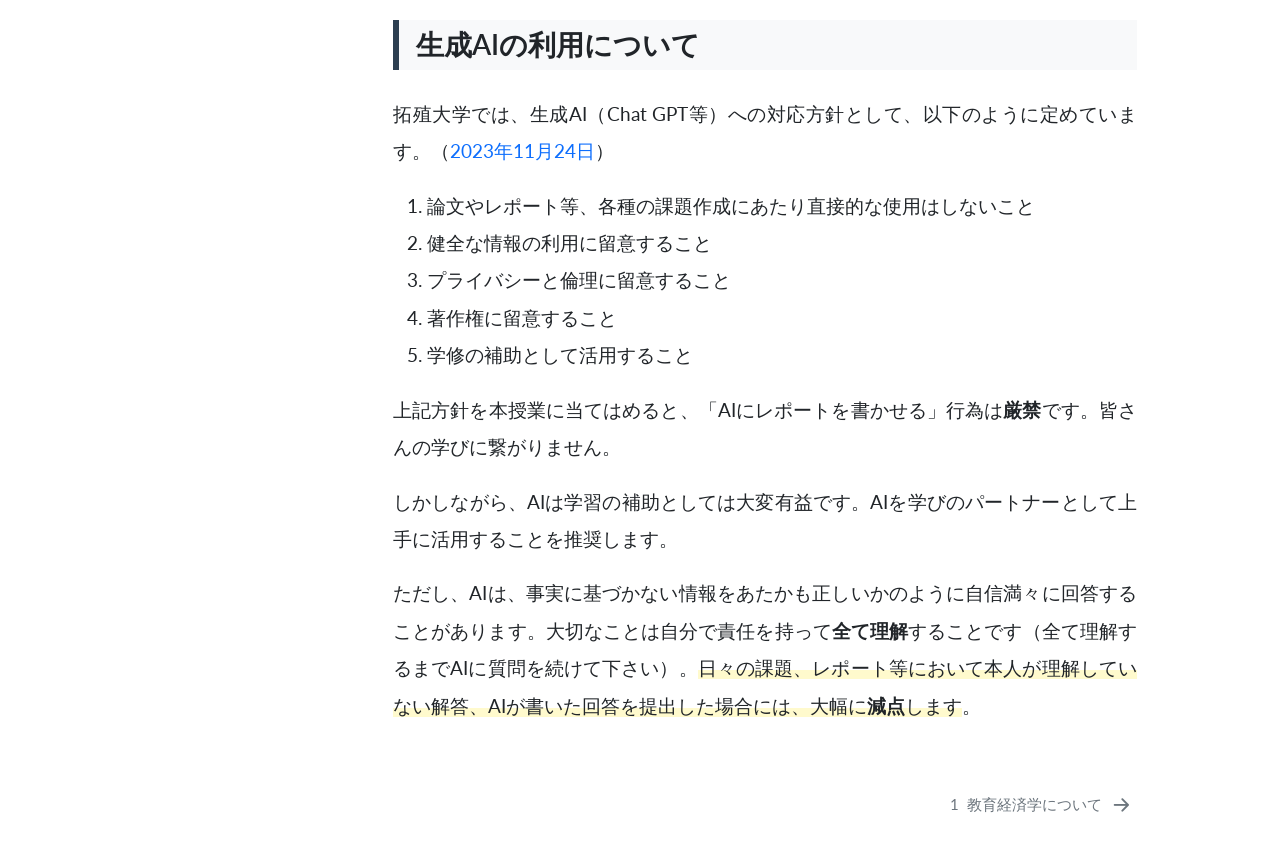
==== commit ce1d254a: "Built site for gh-pages" ====
--- a/index.html
+++ b/index.html
@@ -164,7 +164,7 @@
           <li class="sidebar-item">
   <div class="sidebar-item-container"> 
   <a href="./lecA07.html" class="sidebar-item-text sidebar-link">
- <span class="menu-text"><span class="chapter-number">7</span>&nbsp; <span class="chapter-title">スキル教育</span></span></a>
+ <span class="menu-text"><span class="chapter-number">7</span>&nbsp; <span class="chapter-title">教育と技能形成</span></span></a>
   </div>
 </li>
           <li class="sidebar-item">
@@ -255,7 +255,7 @@
     <div>
     <div class="quarto-title-meta-heading">Published</div>
     <div class="quarto-title-meta-contents">
-      <p class="date">2026年05月25日</p>
+      <p class="date">2026年06月01日</p>
     </div>
   </div>
   
@@ -354,7 +354,7 @@
 <tr class="even">
 <td style="text-align: center;">6月1日</td>
 <td style="text-align: center;"><a href="./lecA07.html">第7回</a></td>
-<td style="text-align: left;">スキル教育</td>
+<td style="text-align: left;">教育と技能形成</td>
 </tr>
 <tr class="odd">
 <td style="text-align: center;">6月8日</td>
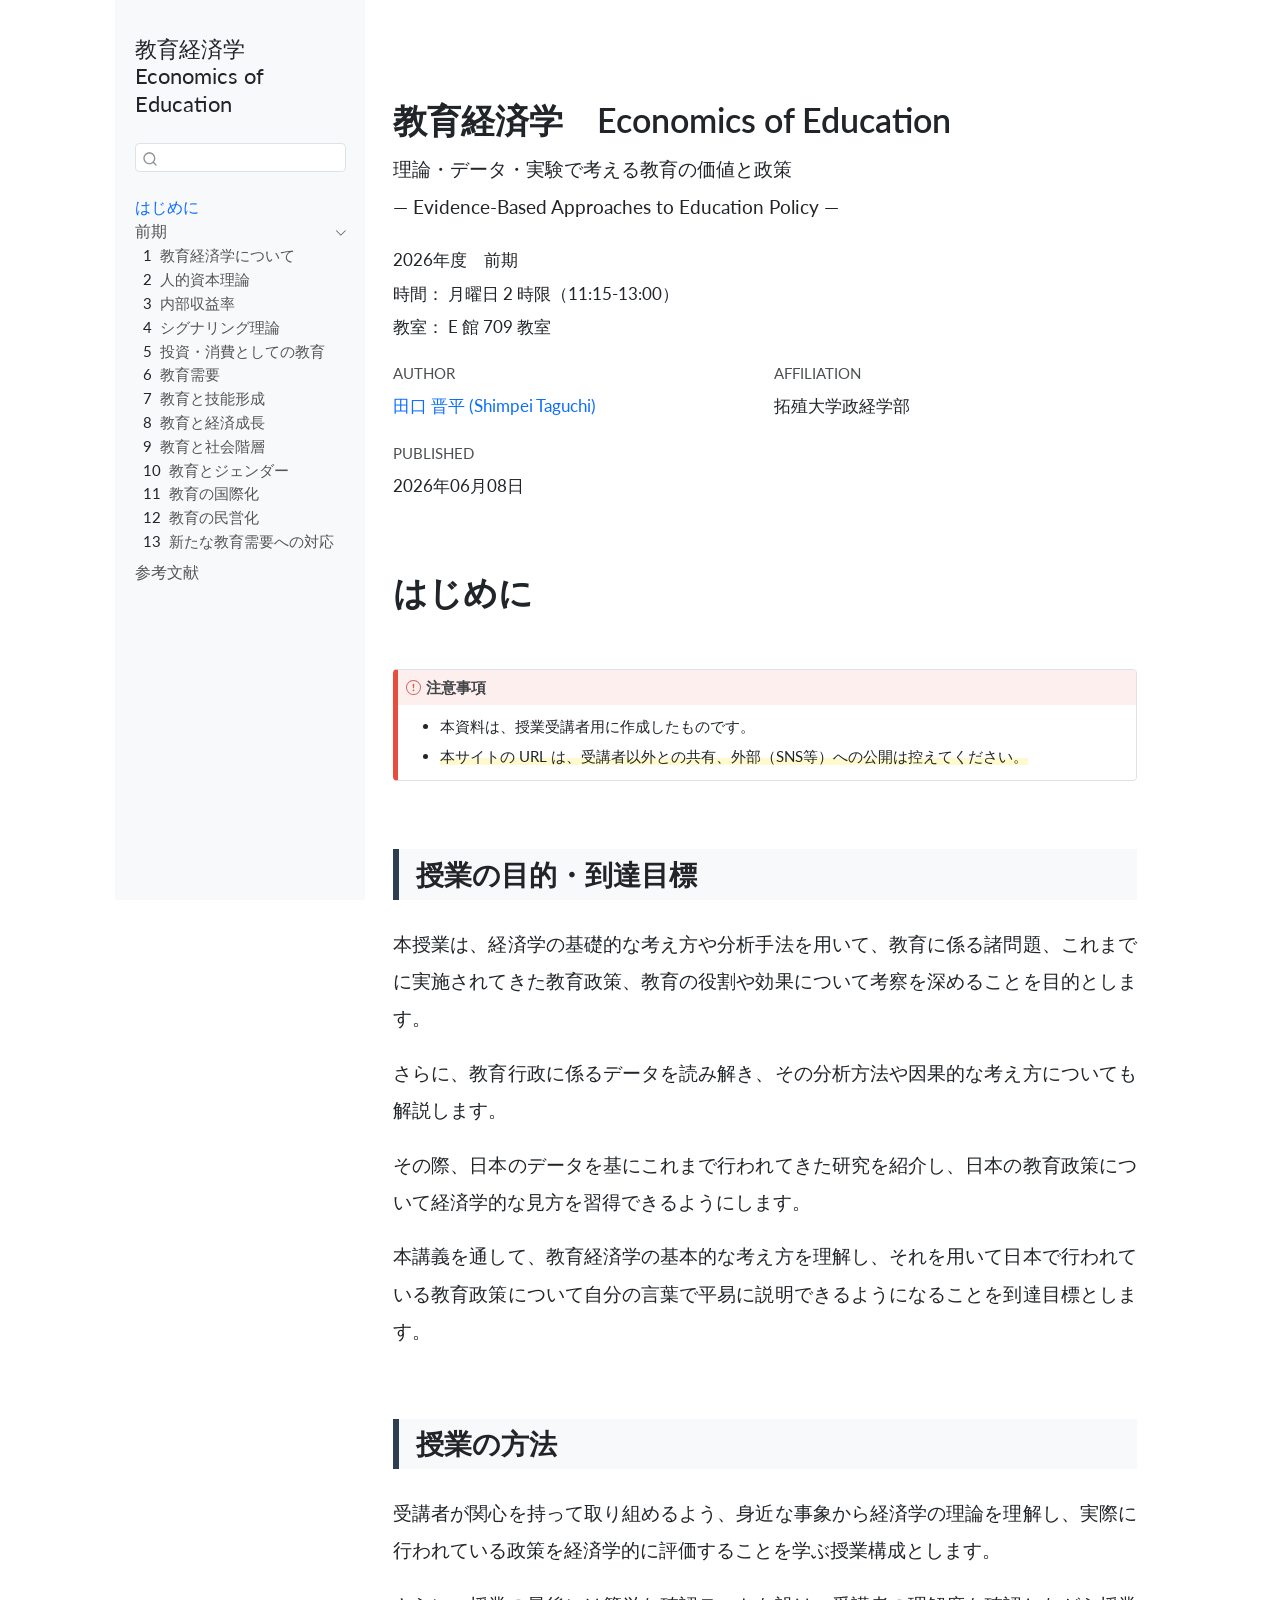
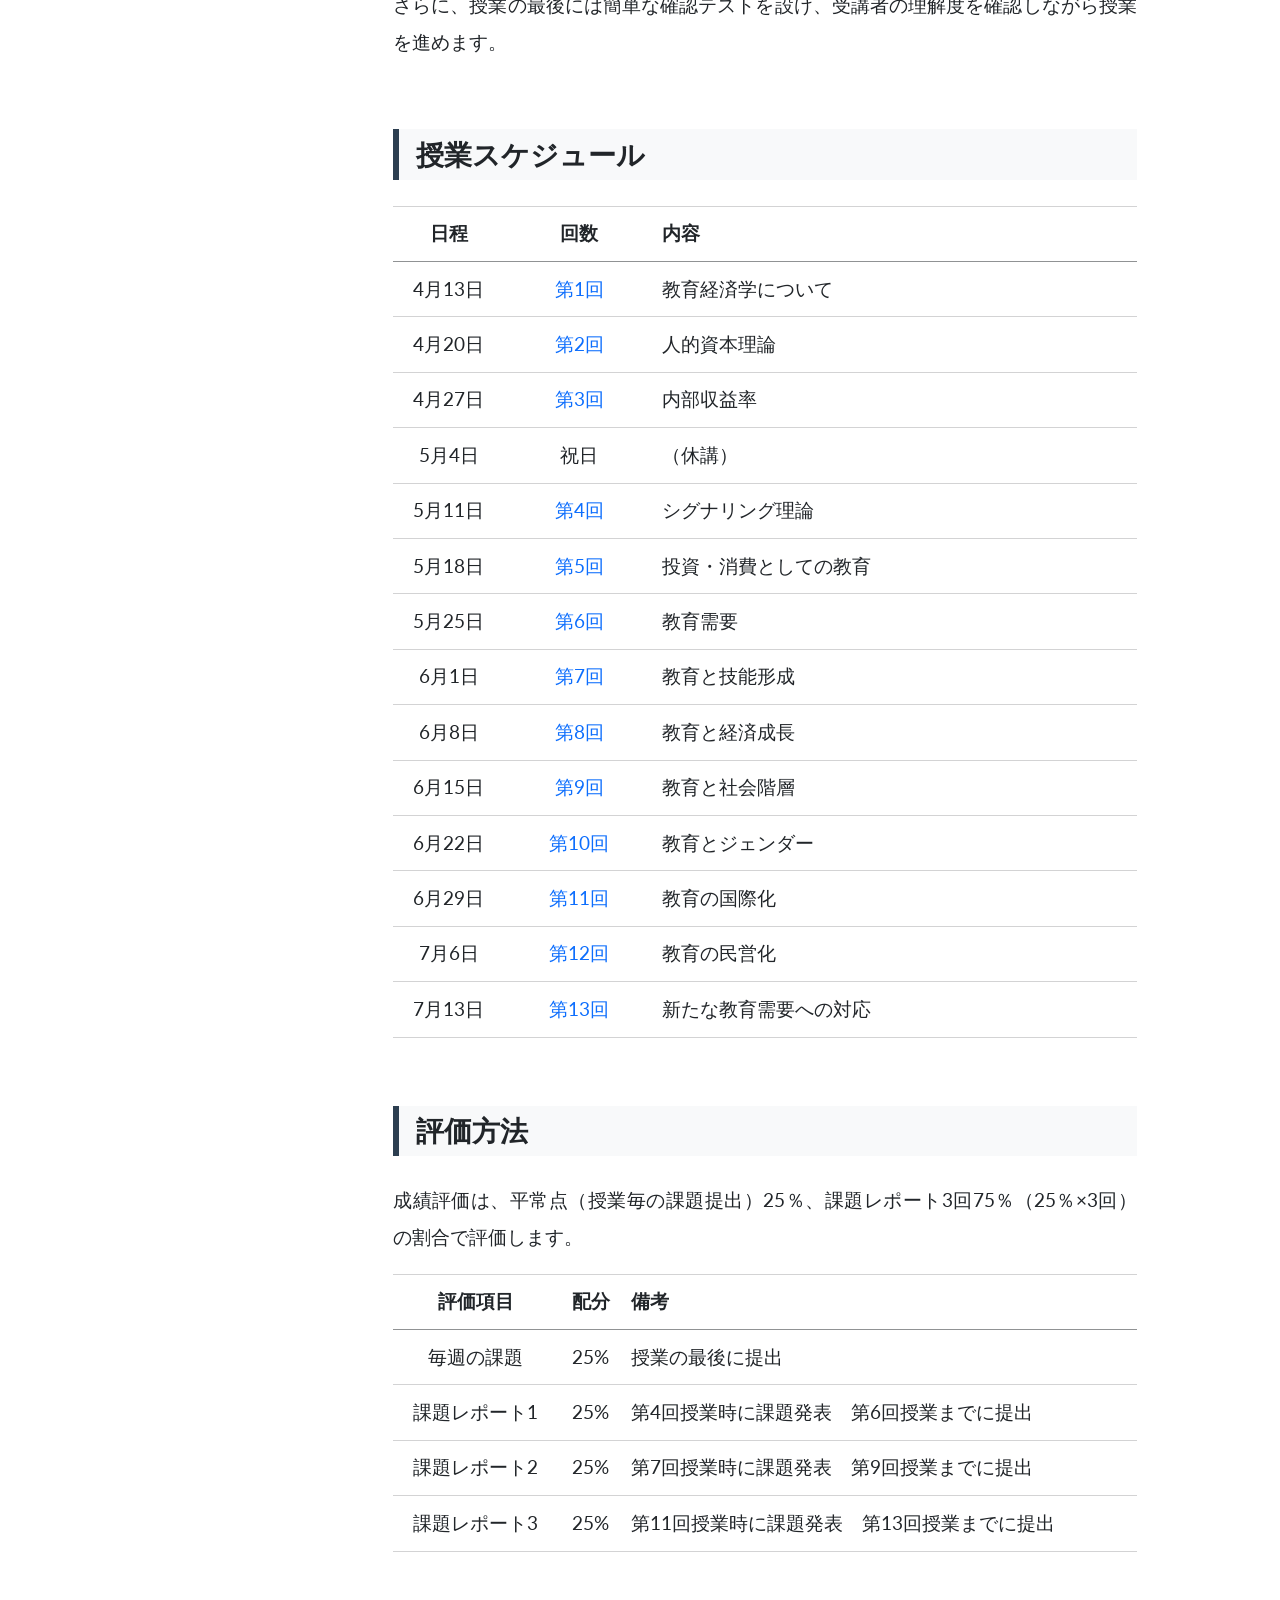
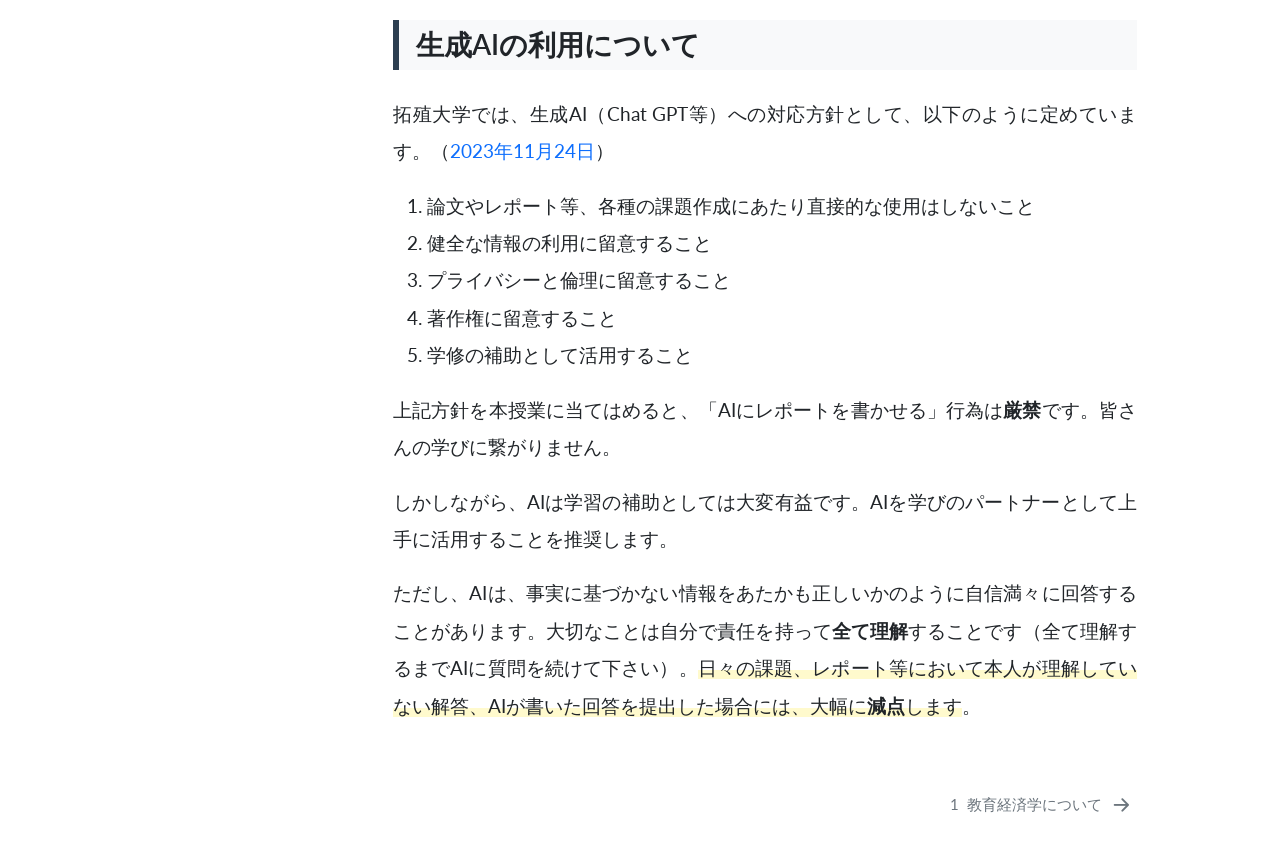
==== commit 0462a037: "Built site for gh-pages" ====
--- a/index.html
+++ b/index.html
@@ -255,7 +255,7 @@
     <div>
     <div class="quarto-title-meta-heading">Published</div>
     <div class="quarto-title-meta-contents">
-      <p class="date">2026年06月01日</p>
+      <p class="date">2026年06月08日</p>
     </div>
   </div>
   
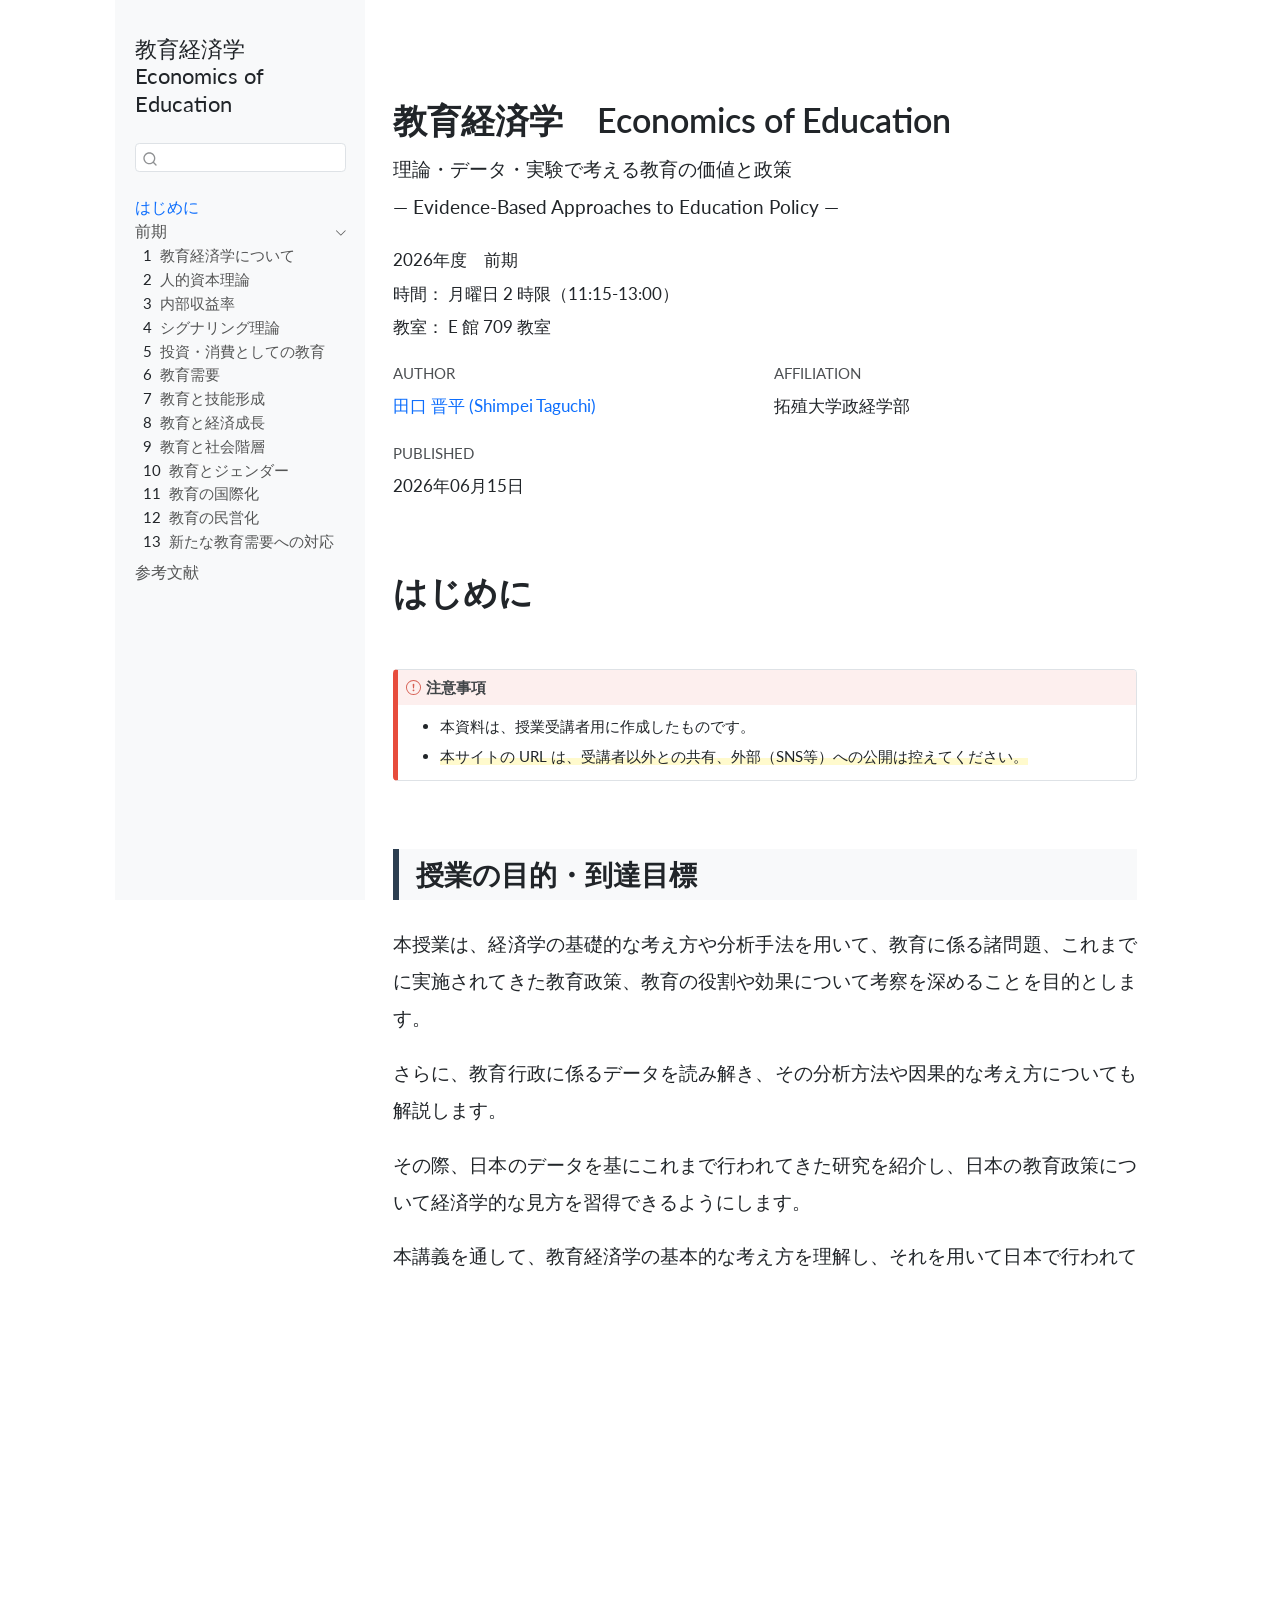
==== commit 152a48db: "Built site for gh-pages" ====
--- a/index.html
+++ b/index.html
@@ -255,7 +255,7 @@
     <div>
     <div class="quarto-title-meta-heading">Published</div>
     <div class="quarto-title-meta-contents">
-      <p class="date">2026年06月08日</p>
+      <p class="date">2026年06月15日</p>
     </div>
   </div>
   
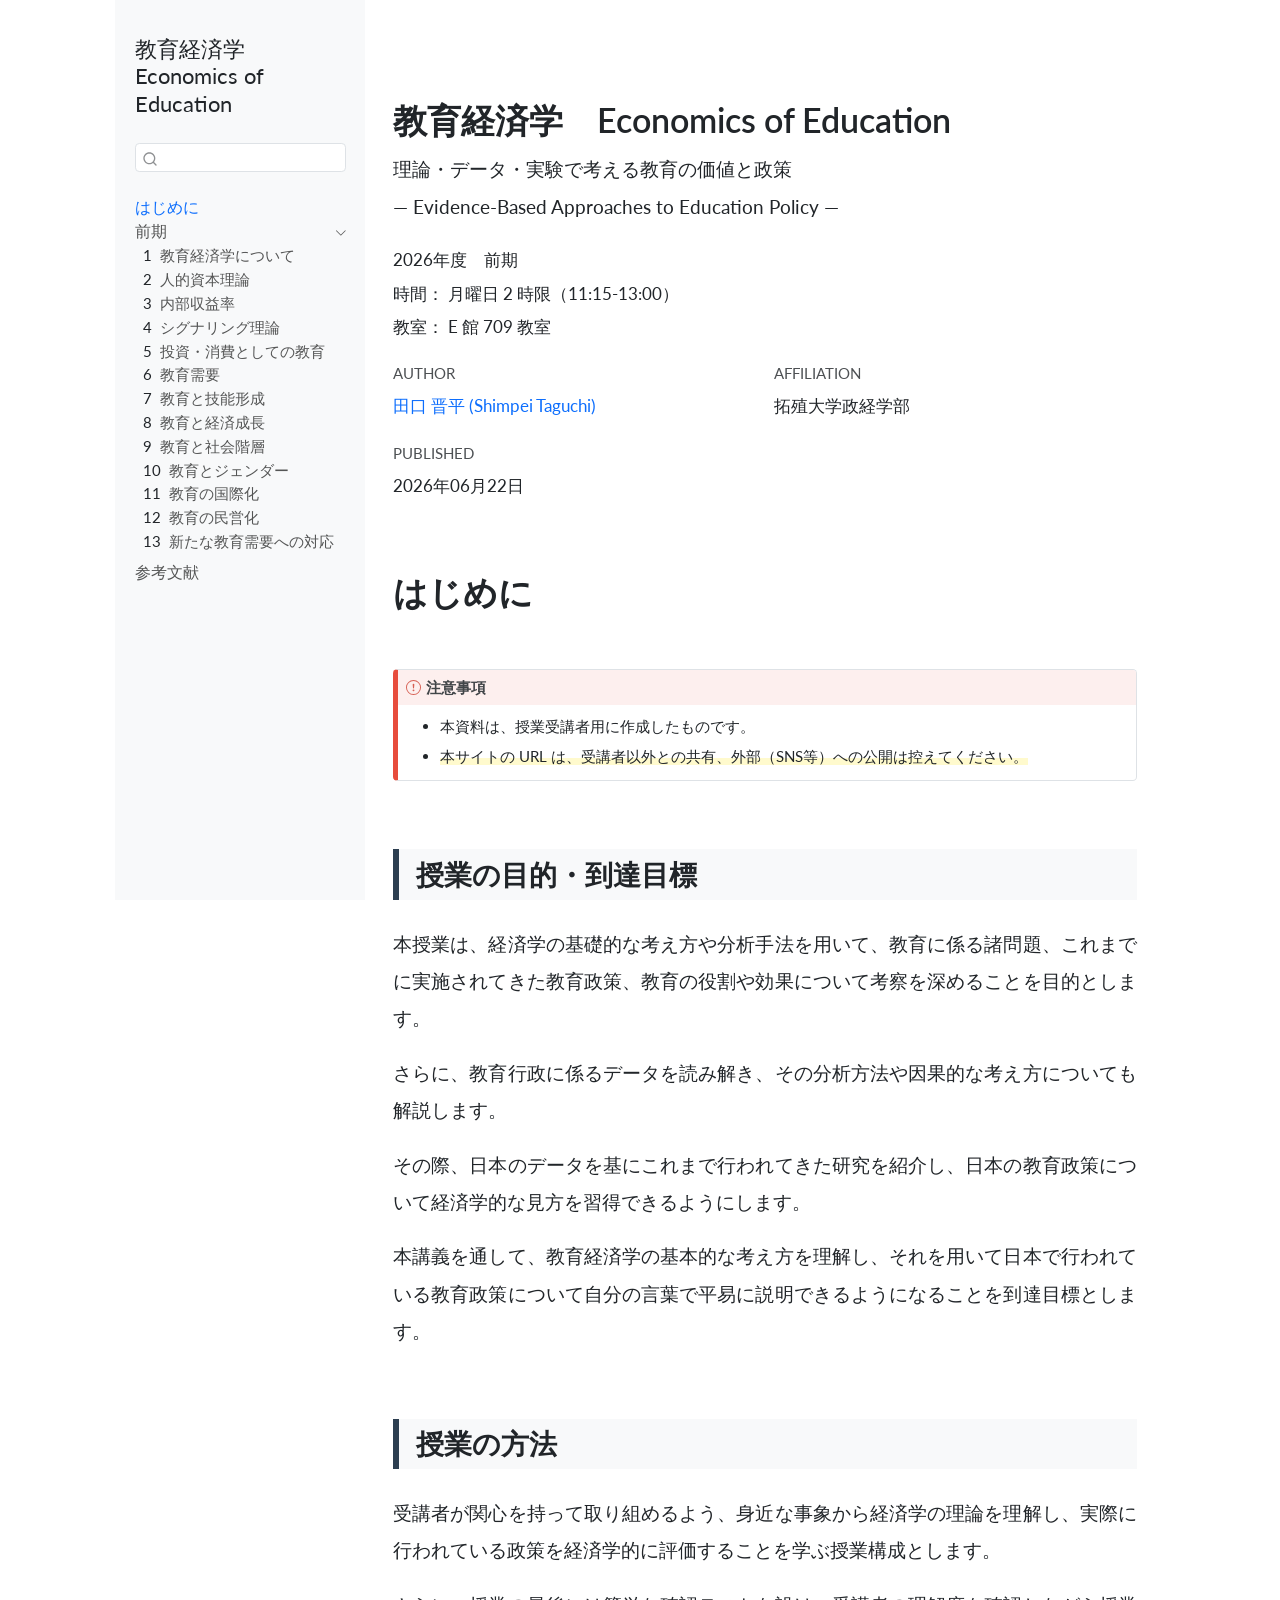
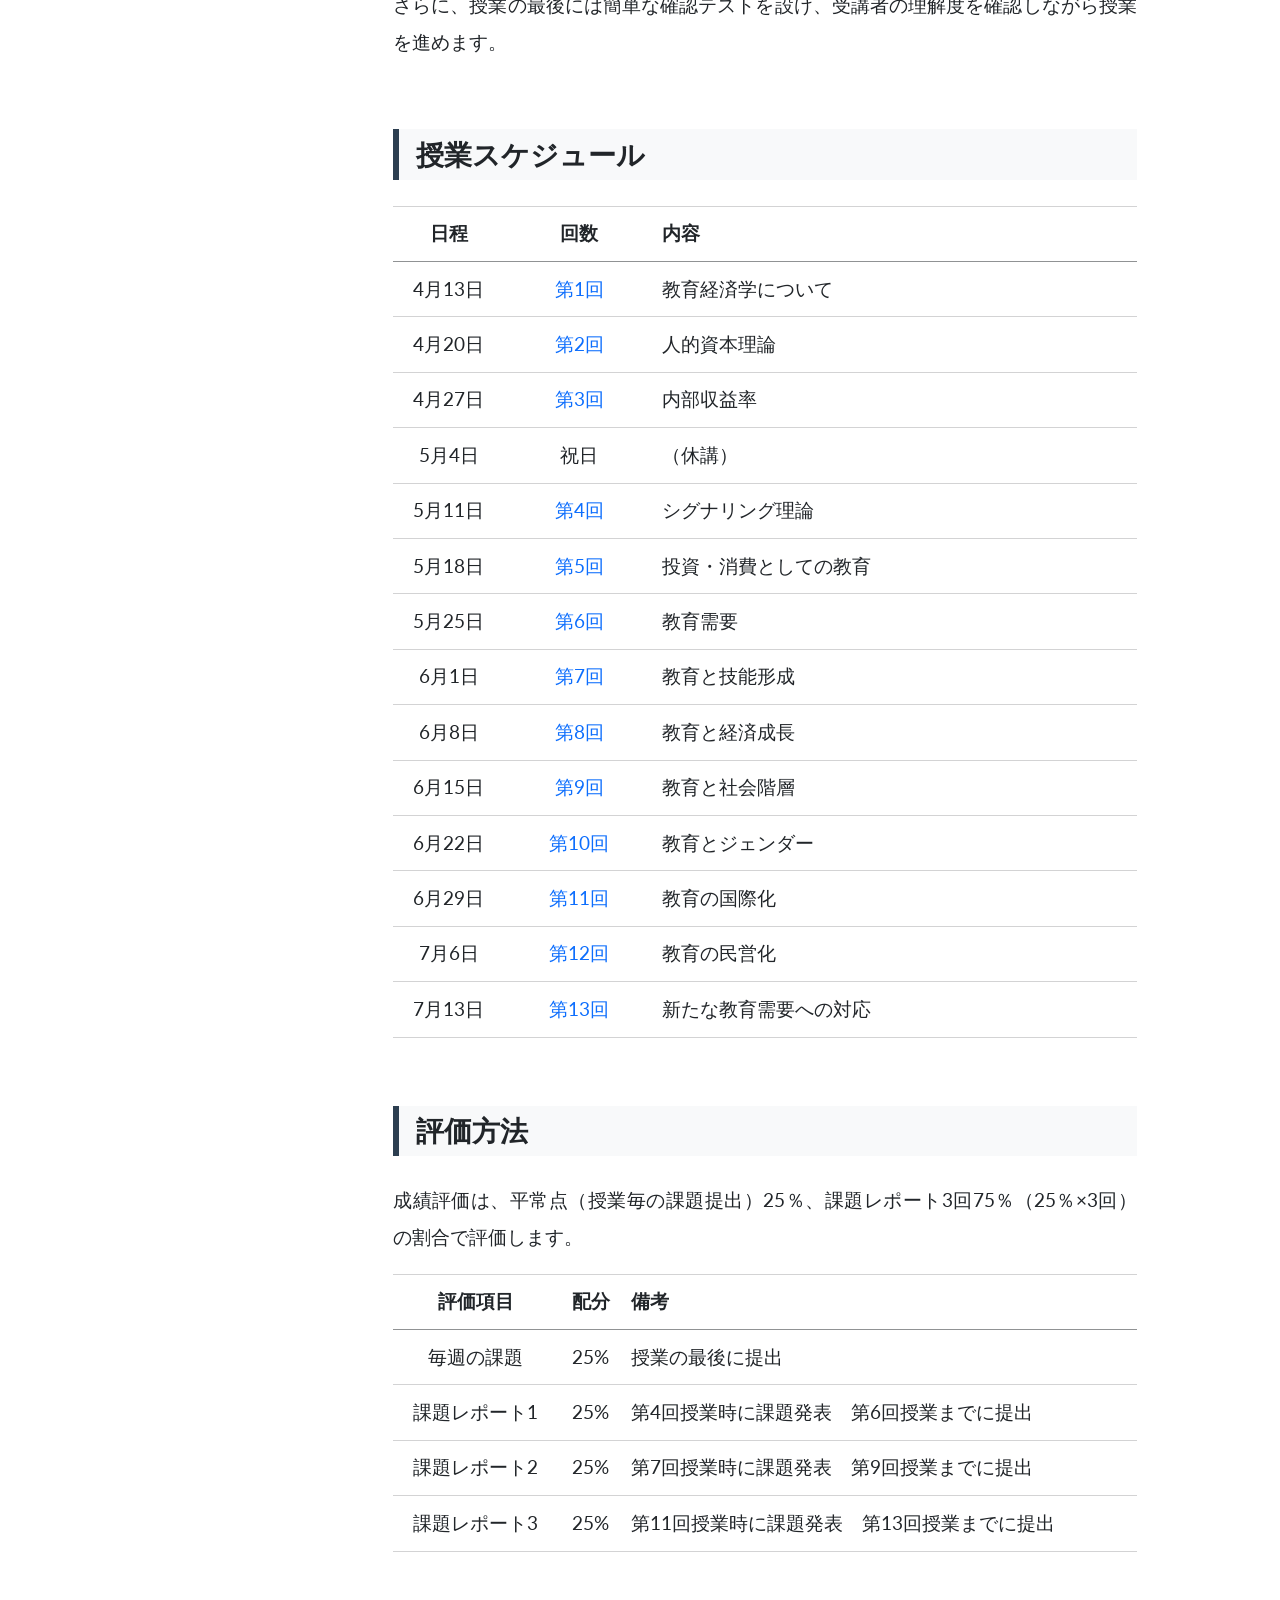
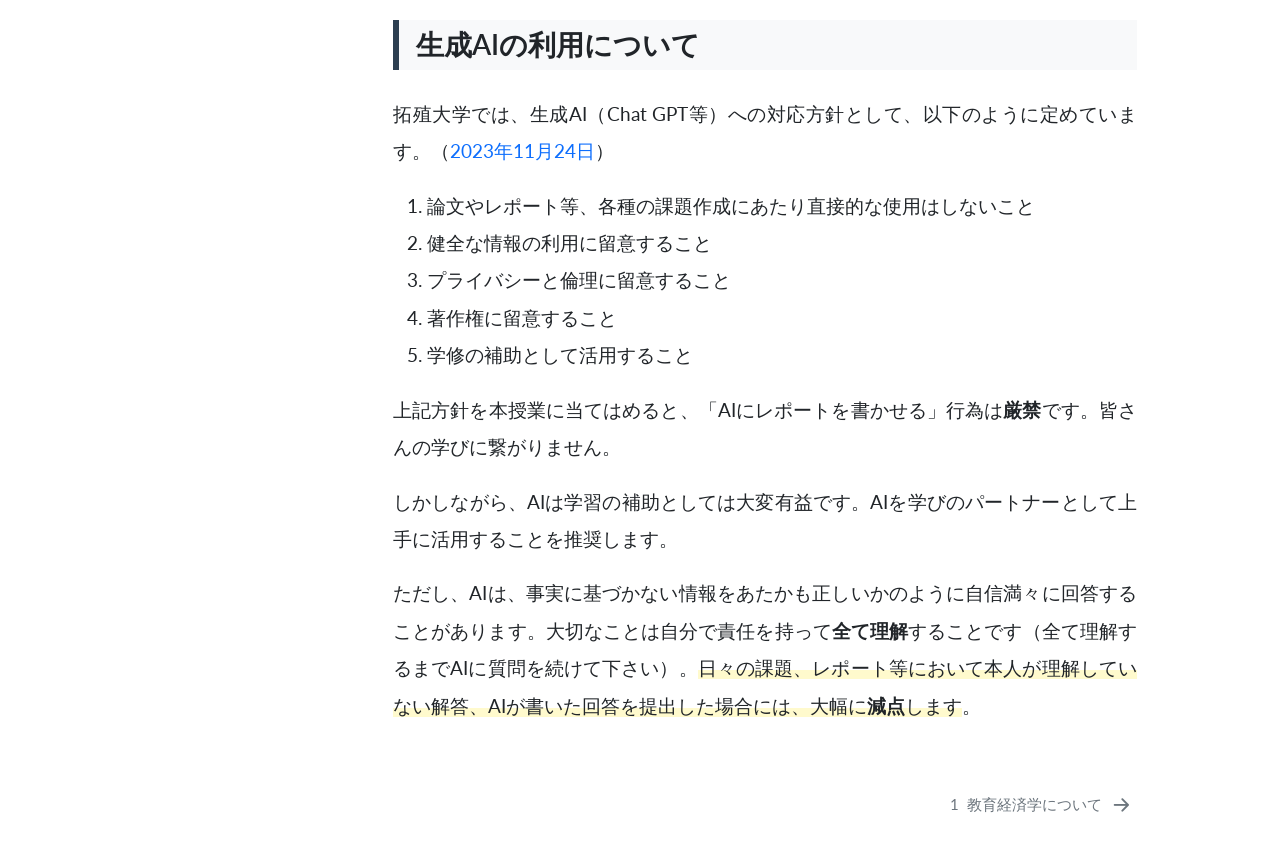
==== commit 019fc246: "Built site for gh-pages" ====
--- a/index.html
+++ b/index.html
@@ -255,7 +255,7 @@
     <div>
     <div class="quarto-title-meta-heading">Published</div>
     <div class="quarto-title-meta-contents">
-      <p class="date">2026年06月15日</p>
+      <p class="date">2026年06月22日</p>
     </div>
   </div>
   
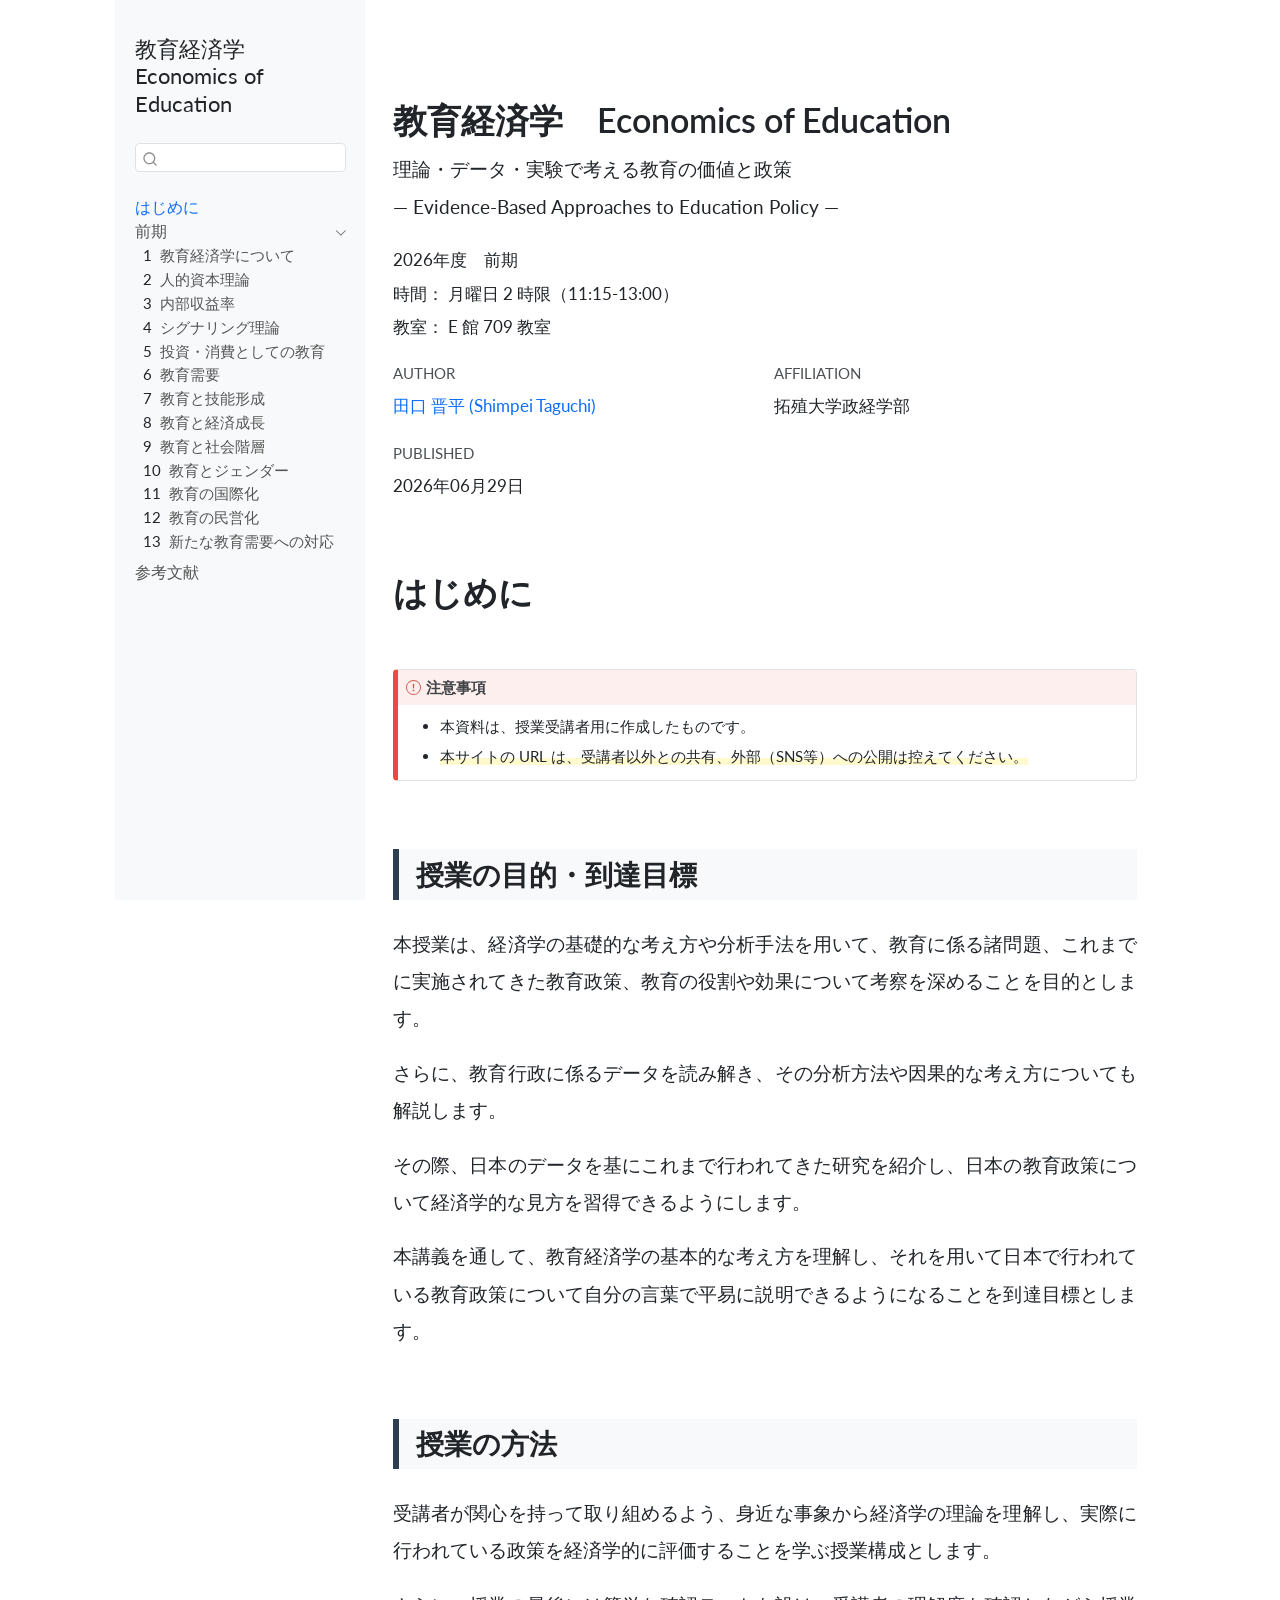
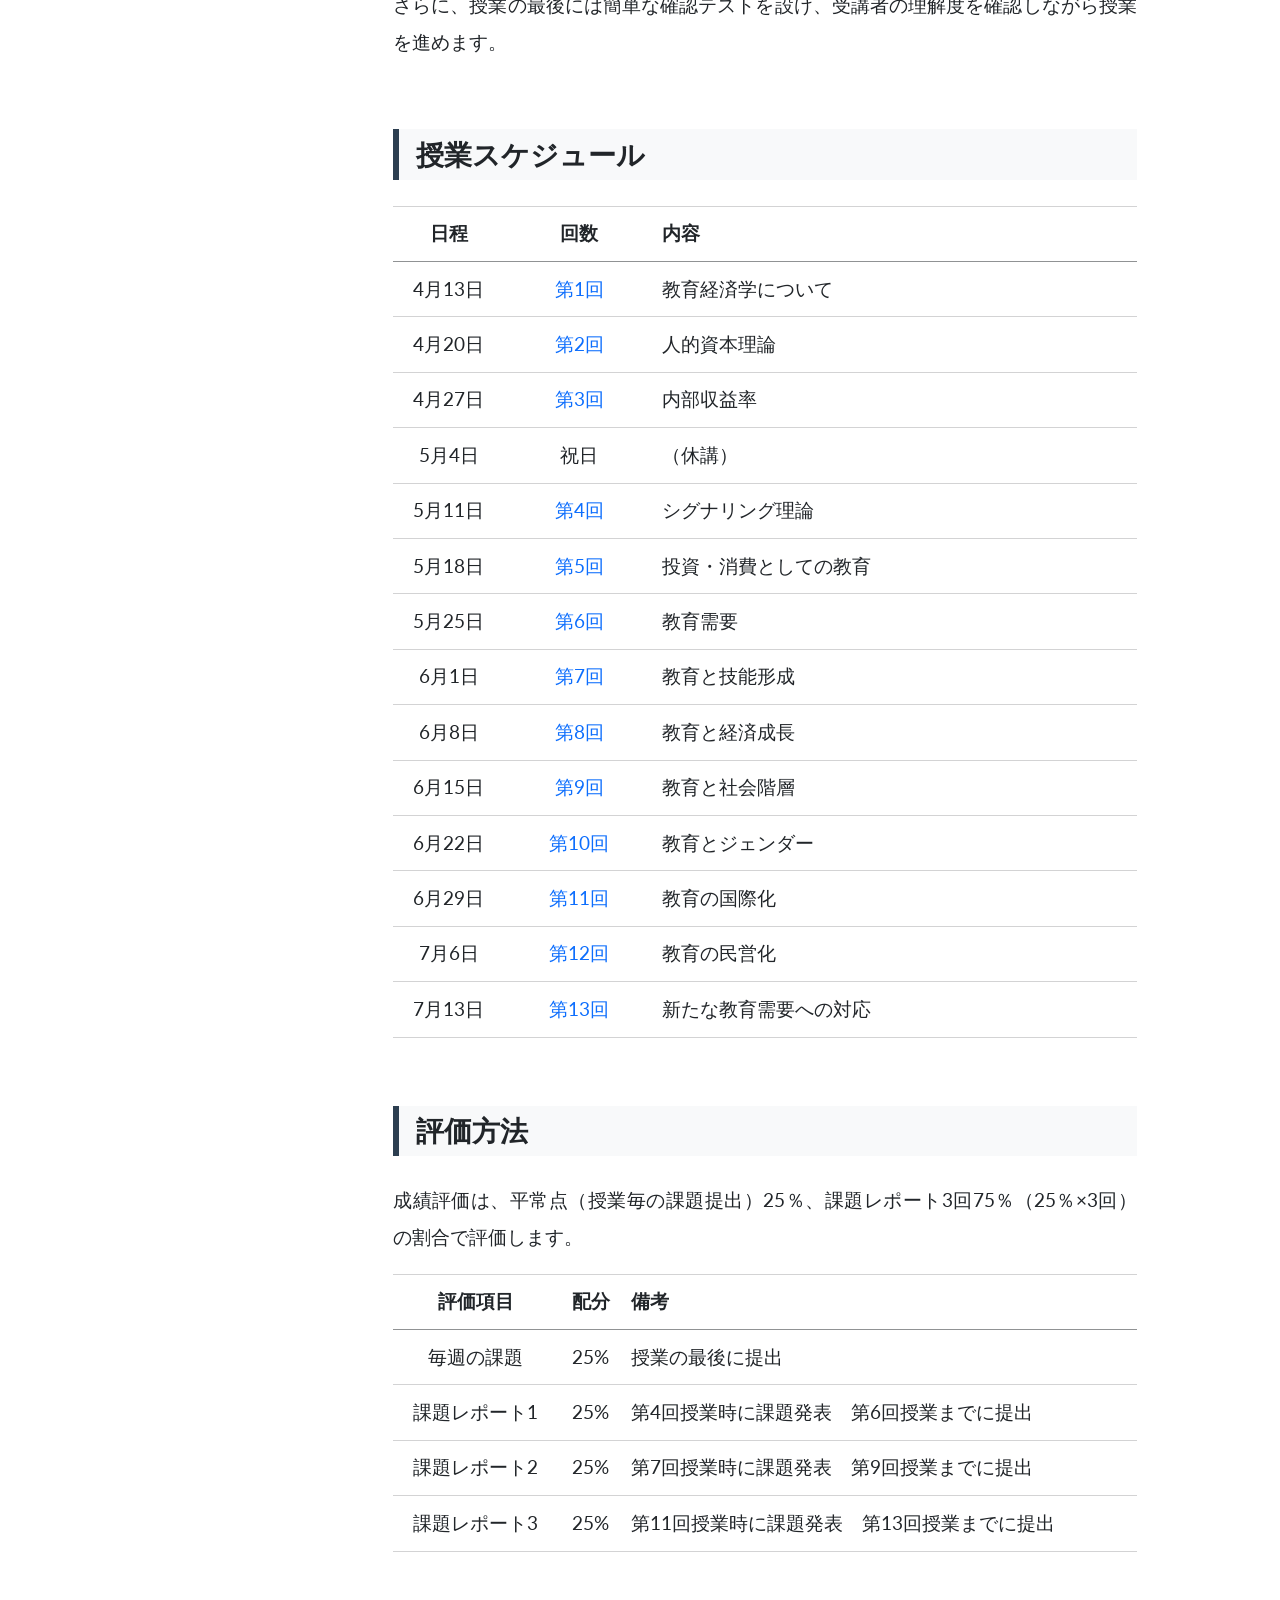
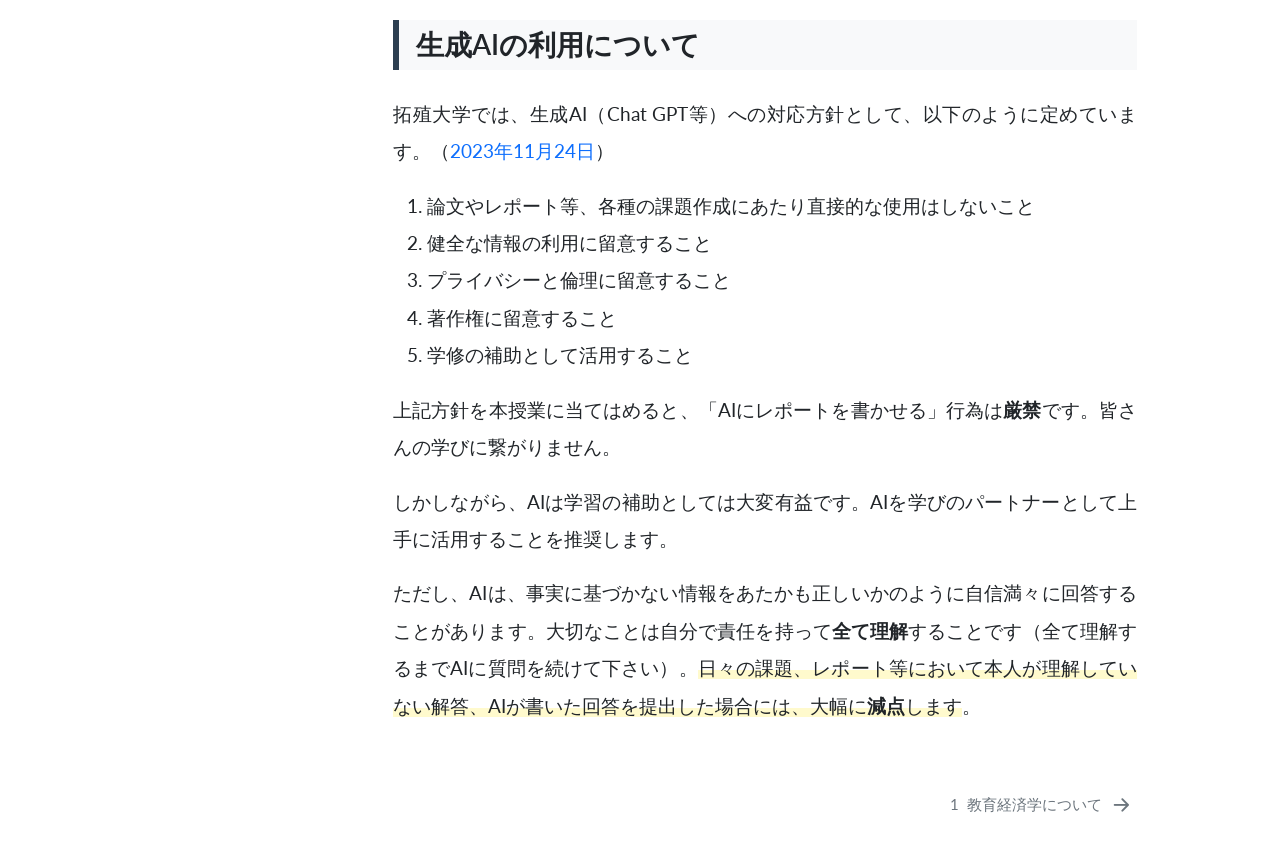
==== commit 5fe1d915: "Built site for gh-pages" ====
--- a/index.html
+++ b/index.html
@@ -255,7 +255,7 @@
     <div>
     <div class="quarto-title-meta-heading">Published</div>
     <div class="quarto-title-meta-contents">
-      <p class="date">2026年06月22日</p>
+      <p class="date">2026年06月29日</p>
     </div>
   </div>
   
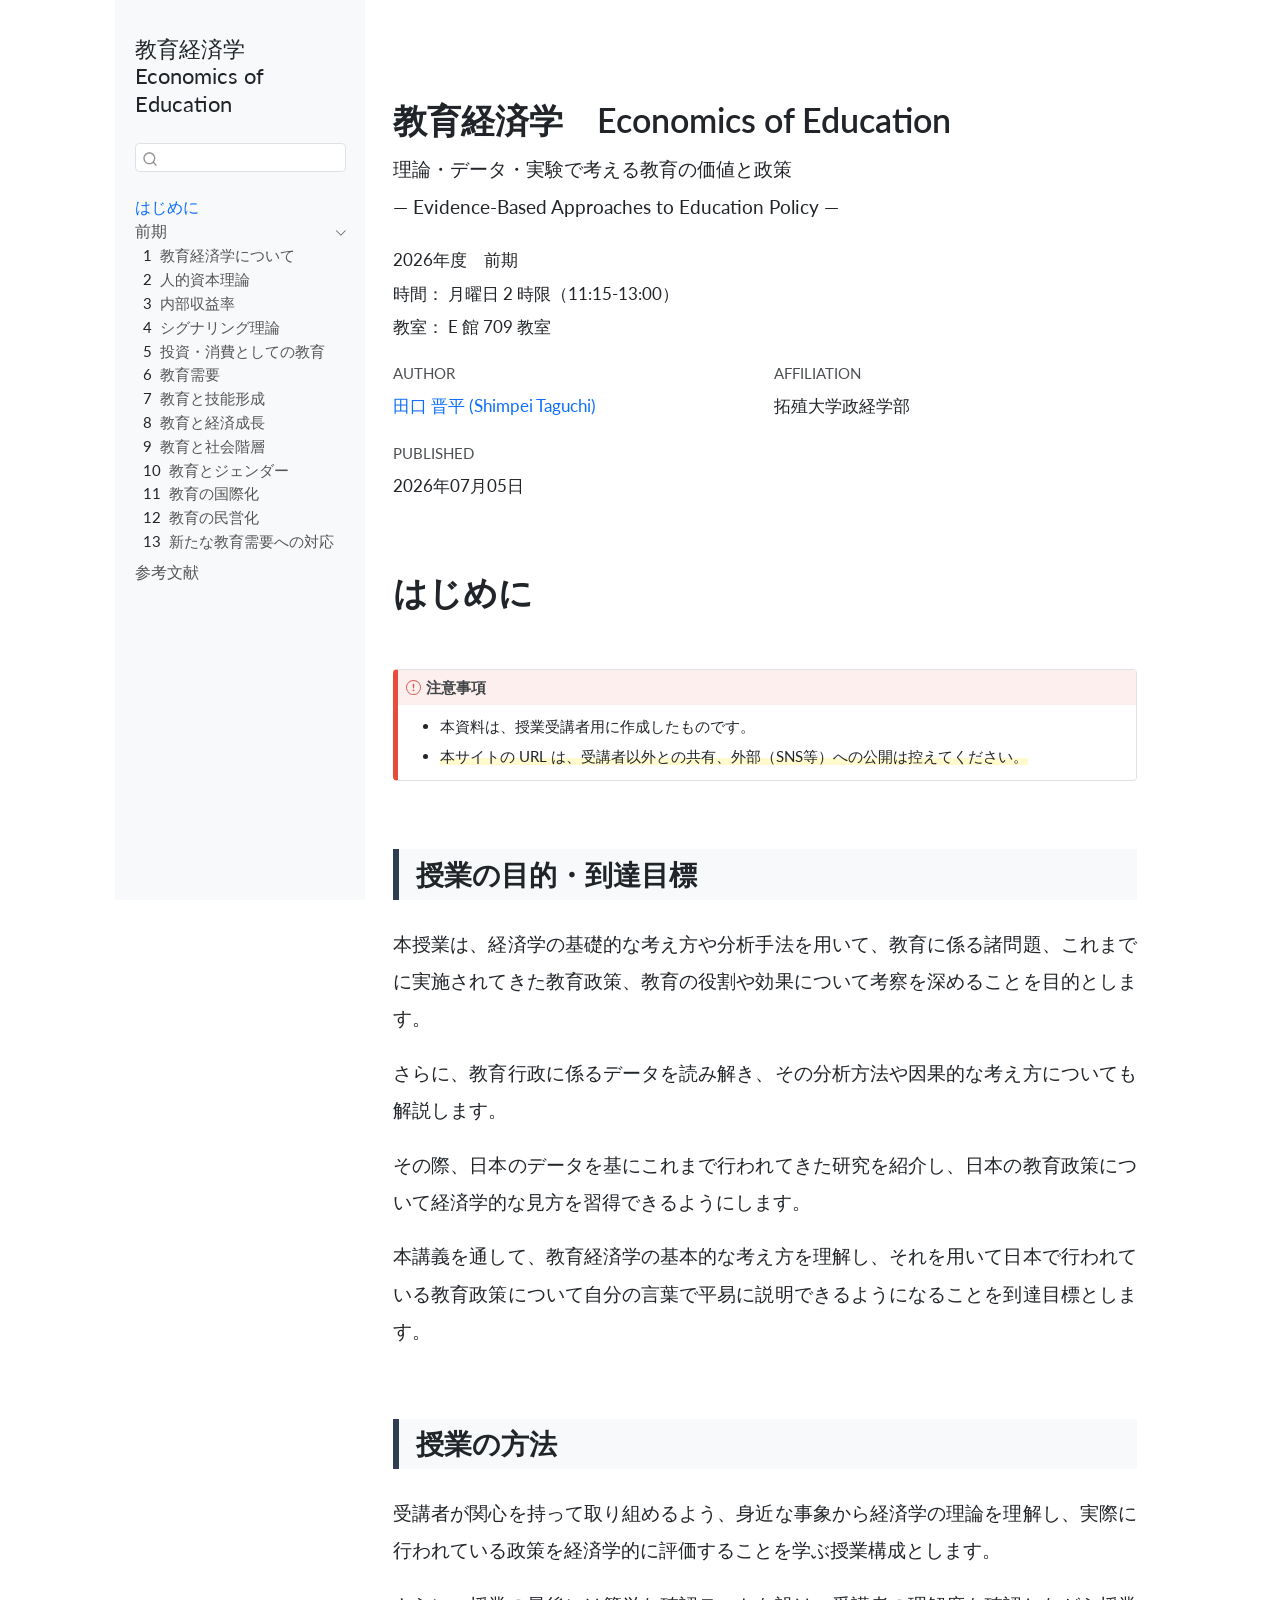
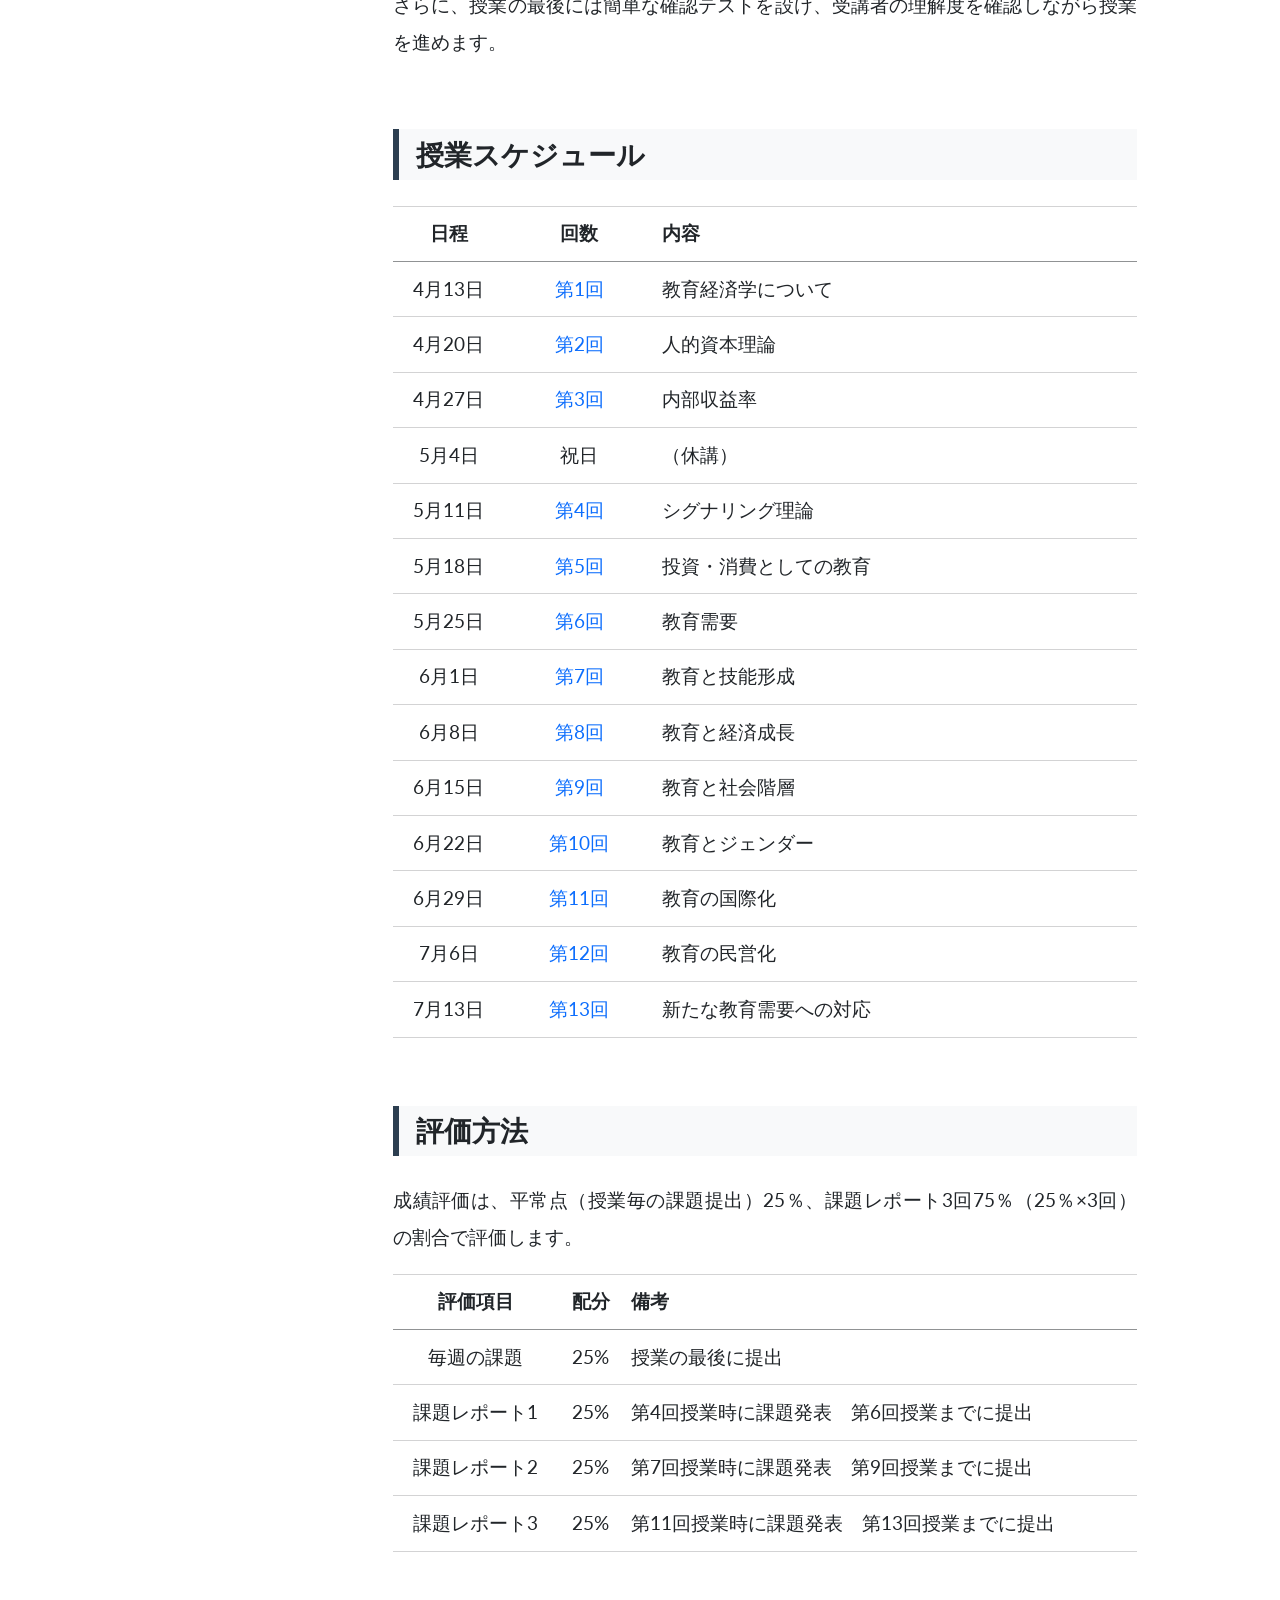
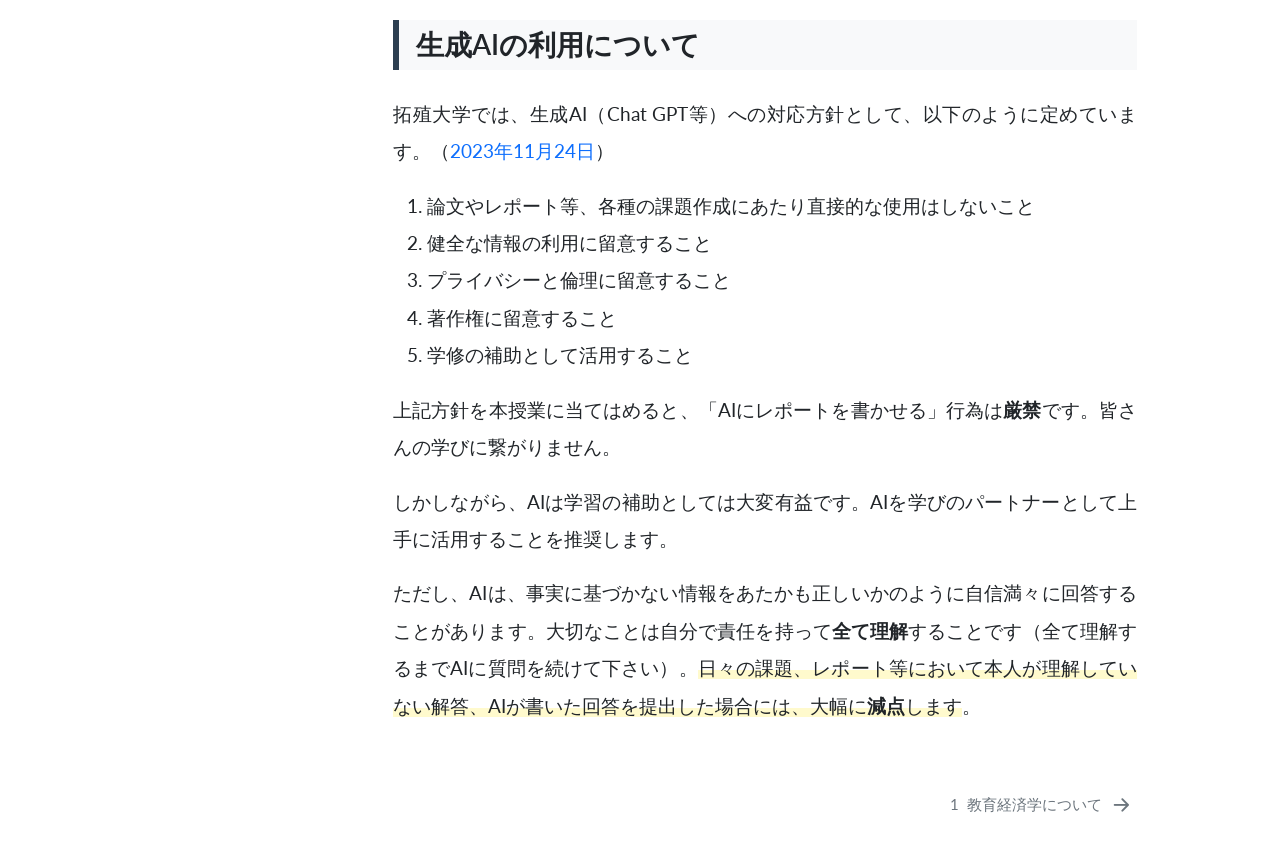
==== commit 3813feba: "Built site for gh-pages" ====
--- a/index.html
+++ b/index.html
@@ -255,7 +255,7 @@
     <div>
     <div class="quarto-title-meta-heading">Published</div>
     <div class="quarto-title-meta-contents">
-      <p class="date">2026年06月29日</p>
+      <p class="date">2026年07月05日</p>
     </div>
   </div>
   
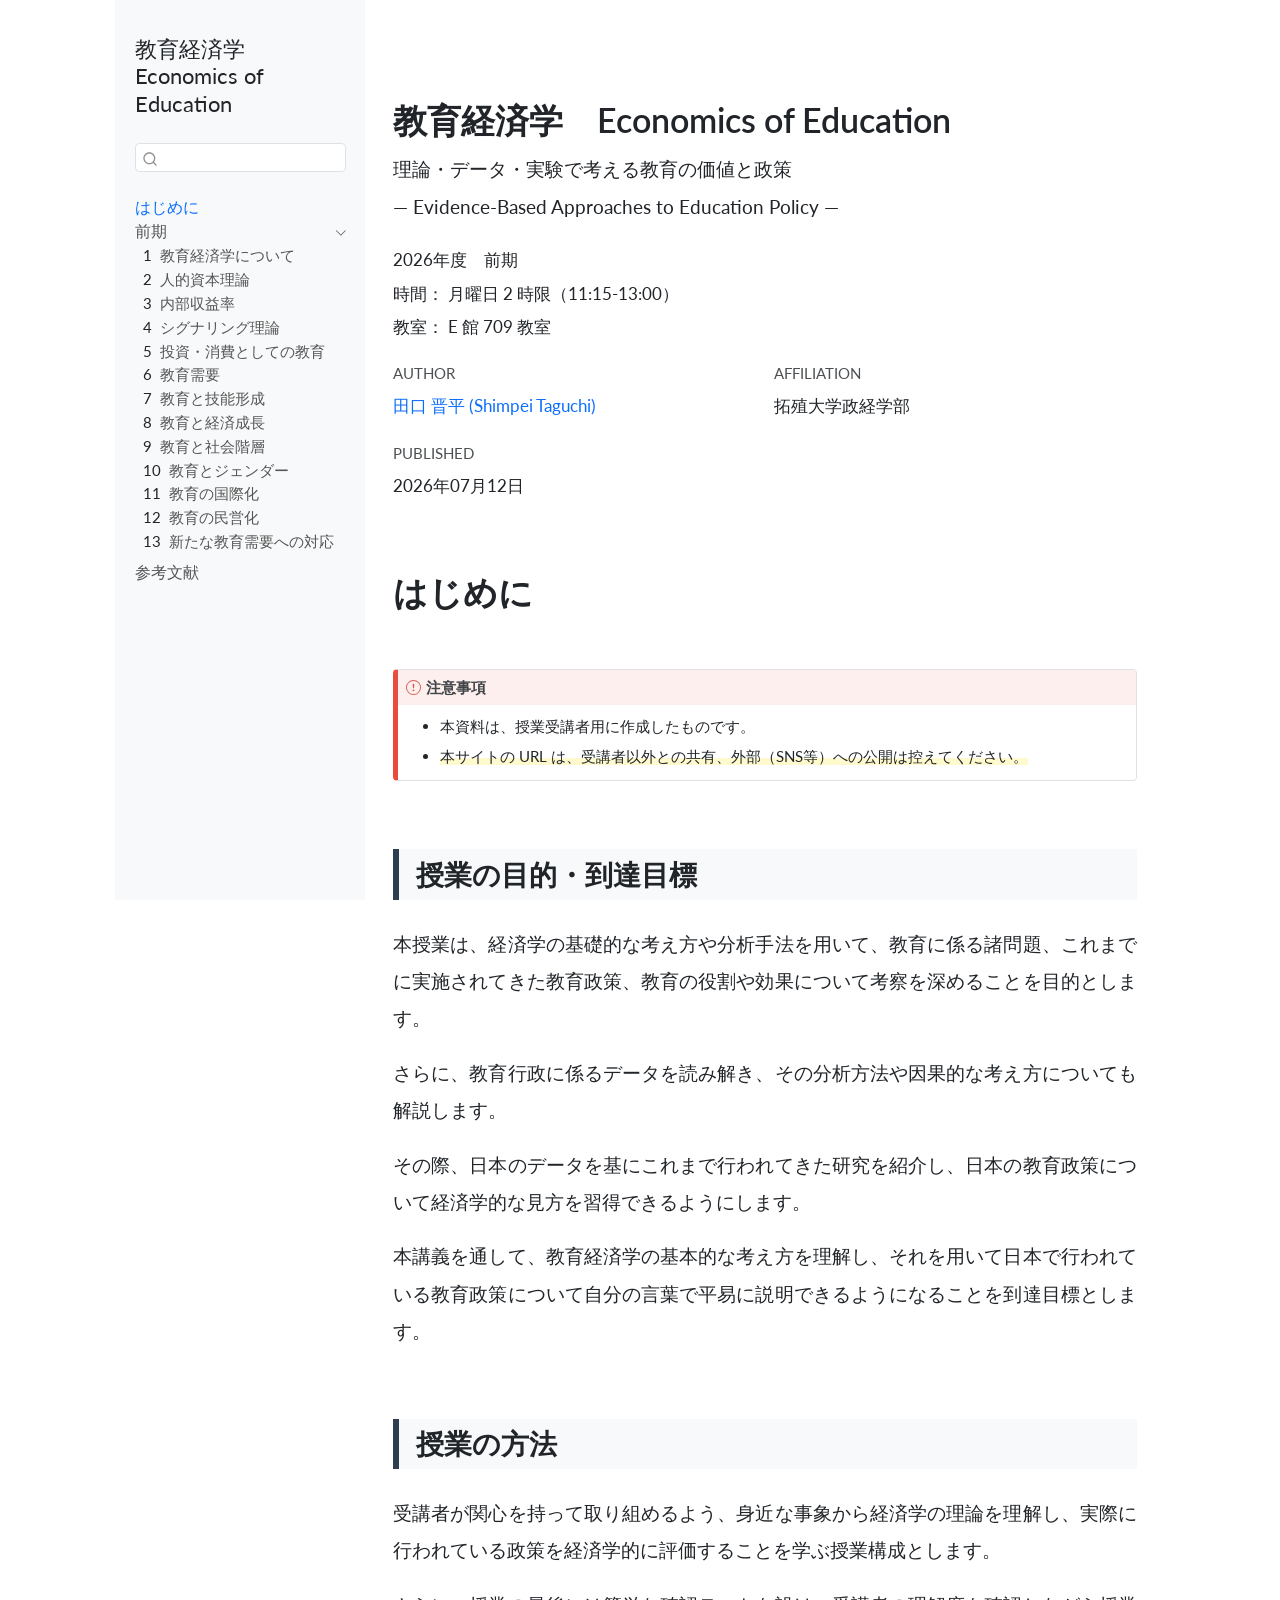
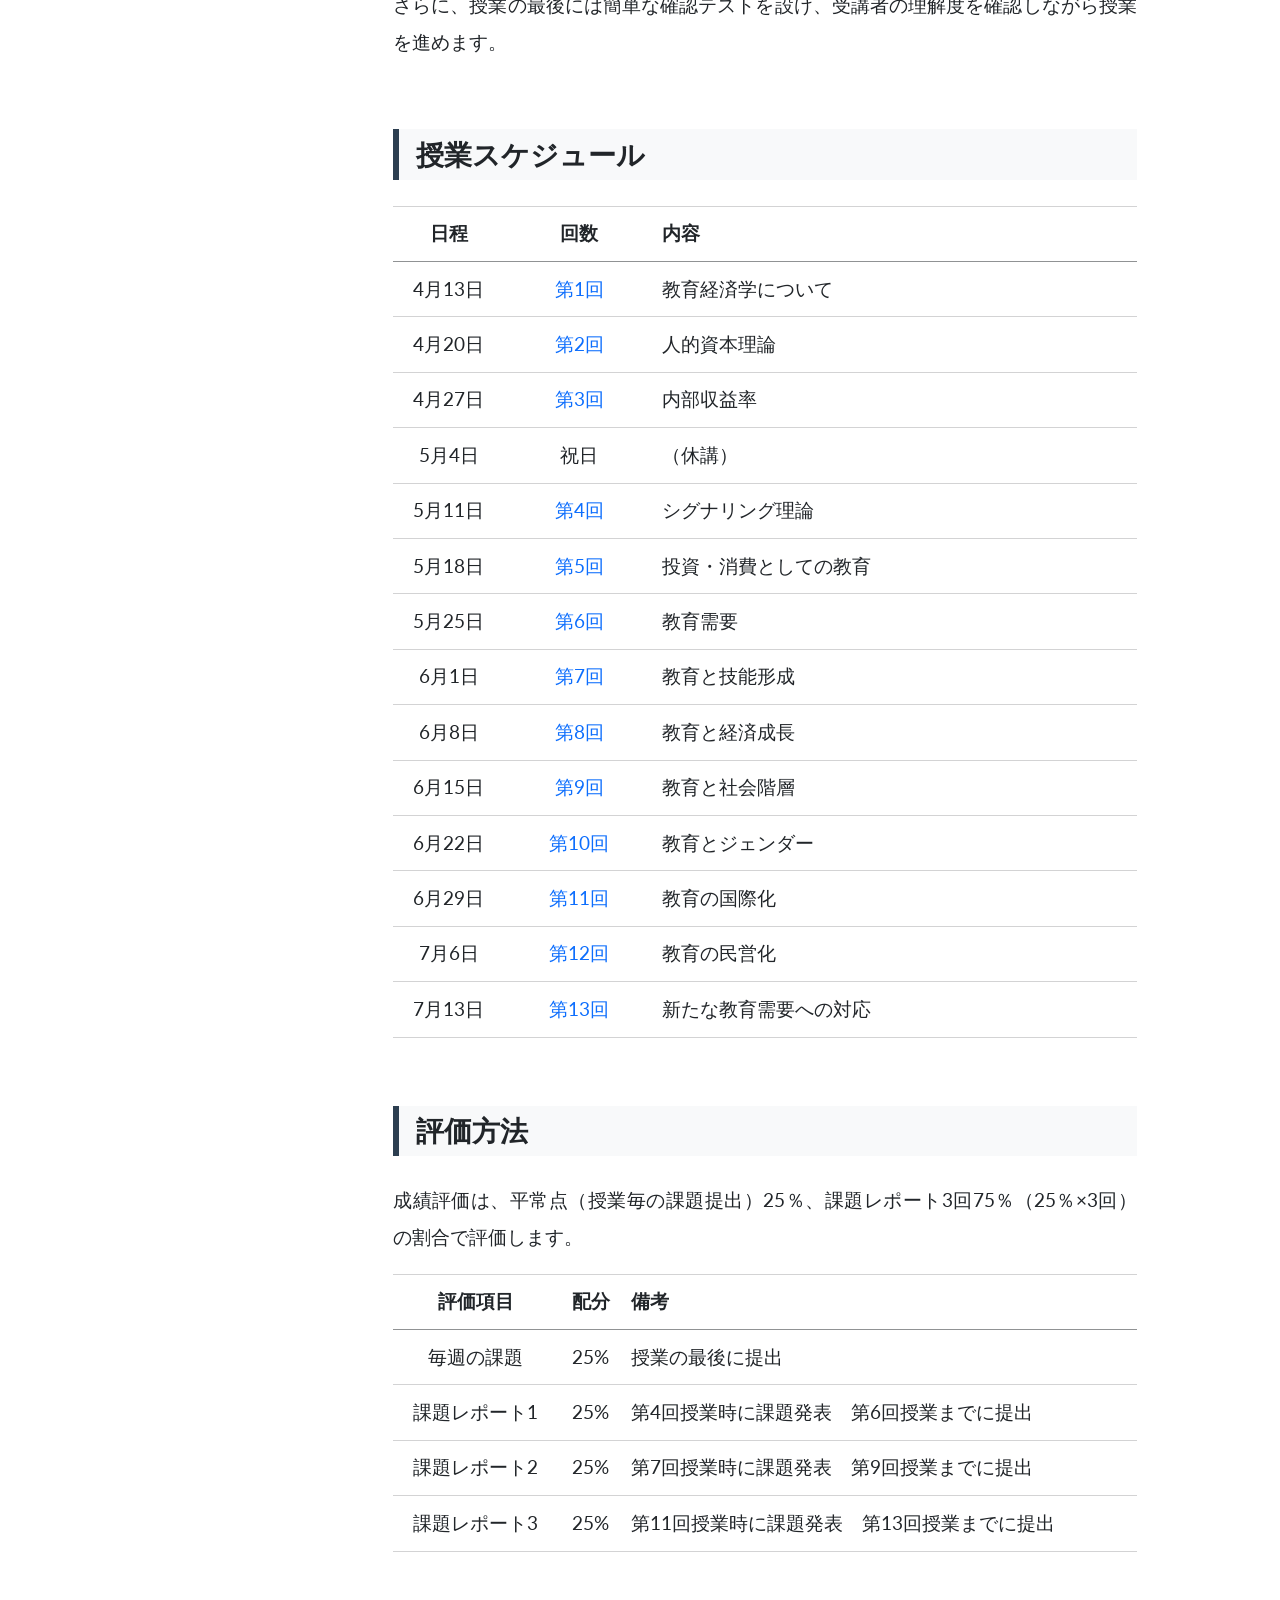
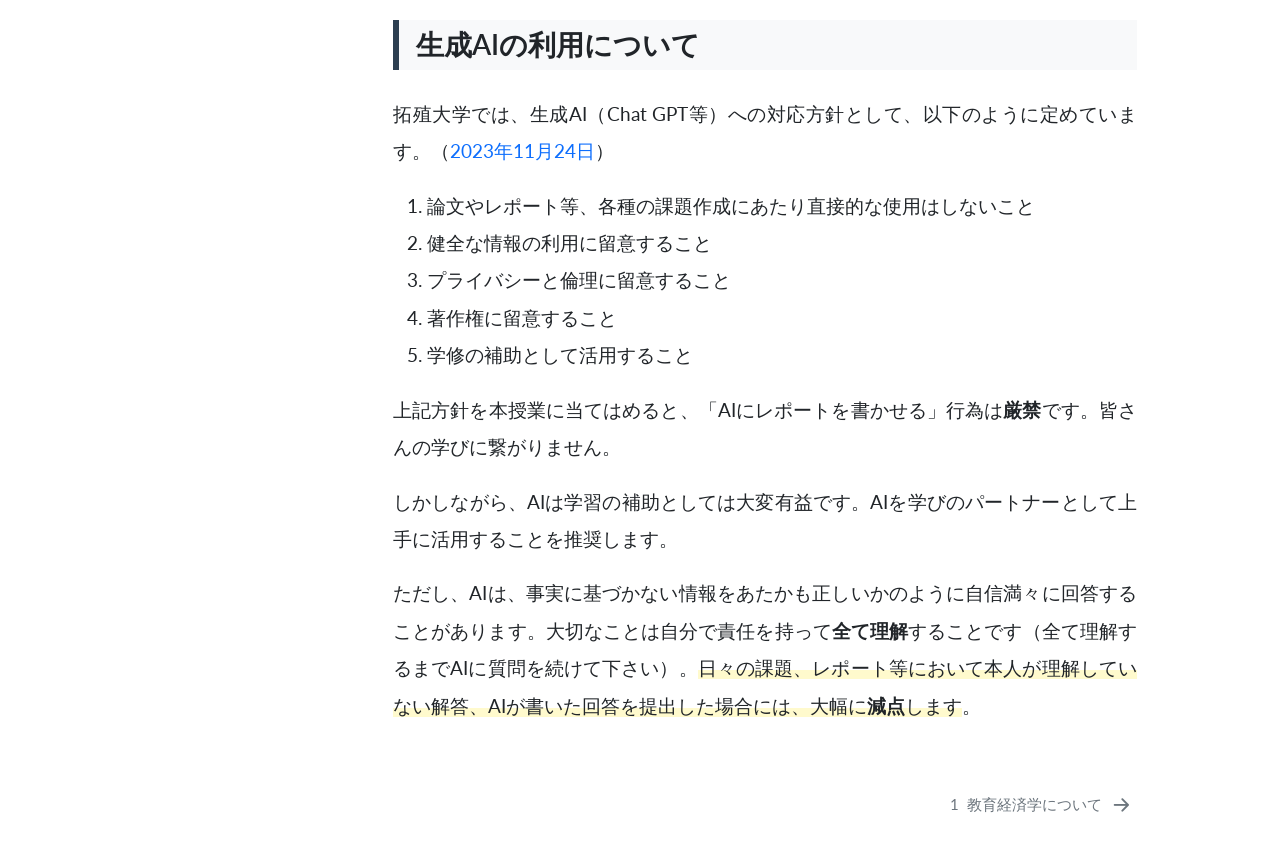
==== commit b246a125: "Built site for gh-pages" ====
--- a/index.html
+++ b/index.html
@@ -255,7 +255,7 @@
     <div>
     <div class="quarto-title-meta-heading">Published</div>
     <div class="quarto-title-meta-contents">
-      <p class="date">2026年07月05日</p>
+      <p class="date">2026年07月12日</p>
     </div>
   </div>
   
